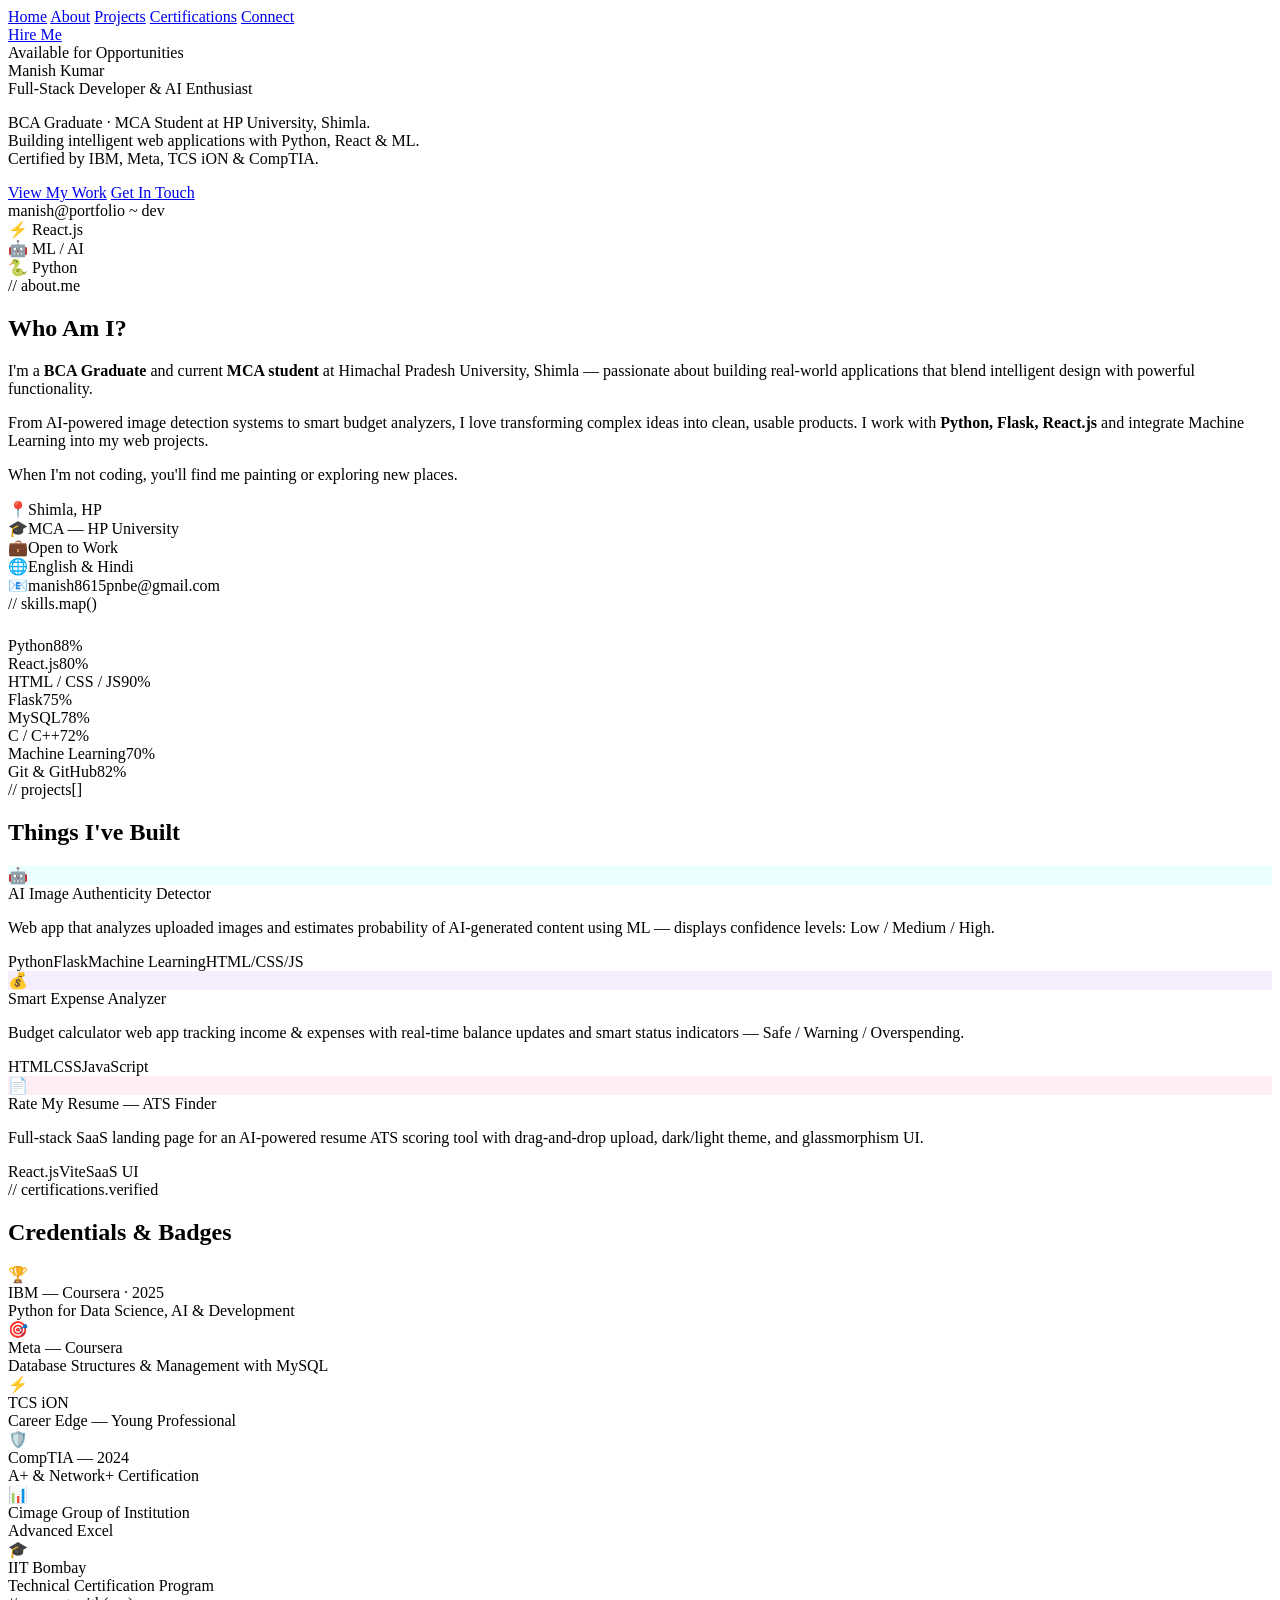
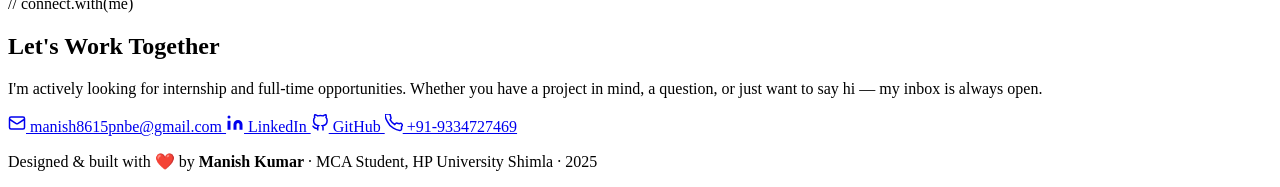
==== index.html @ 8827cba9 "Rename manish.html to index.html" ====
<!DOCTYPE html>
<html lang="en">
<head>
<meta charset="UTF-8">
<meta name="viewport" content="width=device-width, initial-scale=1.0">
<title>Manish Kumar — Full Stack Developer</title>
<link href="https://fonts.googleapis.com/css2?family=Clash+Display:wght@400;500;600;700&family=Sora:wght@300;400;600;700;800&family=JetBrains+Mono:wght@400;500&display=swap" rel="stylesheet">
<link rel="stylesheet" href="assets/css/manish.css">
<link rel="stylesheet" href="assets/css/animations.css">
<link rel="stylesheet" href="assets/css/components.css">
</head>
<body>

<div id="cursor"></div>
<div id="cursor-ring"></div>

<!-- NAVBAR -->
<nav>
  <div class="nav-inner">
    <a href="#home" class="nav-logo"></a>
    <div class="nav-links">
      <a href="#home" onclick="smoothTo('home')">Home</a>
      <a href="#about" onclick="smoothTo('about')">About</a>
      <a href="#projects" onclick="smoothTo('projects')">Projects</a>
      <a href="#certifications" onclick="smoothTo('certifications')">Certifications</a>
      <a href="#connect" onclick="smoothTo('connect')">Connect</a>
    </div>
    <a href="#" class="nav-cta" onclick="openModal();return false;">Hire Me</a>
  </div>
</nav>

<!-- HIRE ME MODAL -->
<div id="hireModal" style="display:none;position:fixed;inset:0;z-index:999;align-items:center;justify-content:center;">
  <div onclick="closeModal()" style="position:absolute;inset:0;background:rgba(0,0,0,0.7);backdrop-filter:blur(6px);"></div>
  <div style="position:relative;z-index:1;background:linear-gradient(145deg,#0d0d24,#111130);border:1px solid rgba(0,245,255,0.2);border-radius:20px;padding:36px 40px;max-width:420px;width:90%;box-shadow:0 30px 80px rgba(0,0,0,0.6);animation:modalIn 0.3s ease;">
    <button onclick="closeModal()" style="position:absolute;top:16px;right:18px;background:none;border:none;color:rgba(255,255,255,0.35);font-size:20px;cursor:pointer;">✕</button>
    <div style="font-family:'JetBrains Mono',monospace;font-size:11px;color:var(--accent);letter-spacing:2px;margin-bottom:10px;">// let's.connect()</div>
    <h3 style="font-family:'Clash Display',sans-serif;font-size:22px;font-weight:700;color:#fff;margin-bottom:6px;">Open to Opportunities</h3>
    <p style="font-size:13px;color:var(--textmuted);line-height:1.6;margin-bottom:28px;">I'm actively looking for internship & full-time roles. Feel free to reach out!</p>
    <div style="display:flex;flex-direction:column;gap:12px;">
      <a href="mailto:manish8615pnbe@gmail.com" class="modal-link" style="border-color:rgba(0,245,255,0.15);">
        <span style="font-size:20px;">📧</span>
        <div><div class="modal-link-label" style="color:var(--accent);">Email Me</div><div class="modal-link-val">manish8615pnbe@gmail.com</div></div>
      </a>
      <a href="https://www.linkedin.com/in/manish-kumar-a32762274/" target="_blank" class="modal-link" style="border-color:rgba(0,119,181,0.2);">
        <span style="font-size:20px;">💼</span>
        <div><div class="modal-link-label" style="color:#4FC3F7;">Message on LinkedIn</div><div class="modal-link-val">linkedin.com/in/manish-kumar</div></div>
      </a>
      <a href="https://github.com/ankit252525" target="_blank" class="modal-link" style="border-color:rgba(255,255,255,0.1);">
        <span style="font-size:20px;">🐙</span>
        <div><div class="modal-link-label" style="color:rgba(255,255,255,0.5);">Check My Work on GitHub</div><div class="modal-link-val">github.com/ankit252525</div></div>
      </a>
    </div>
    <p style="font-size:12px;color:var(--textmuted);text-align:center;margin-top:22px;">Response within 24 hours ⚡</p>
  </div>
</div>

<!-- HERO -->
<section id="home">
  <div class="hero-bg"></div>
  <div class="hero-grid"></div>
  <div class="hero-inner">
    <div class="hero-left">
      <div class="hero-tag">
        <span class="tag-dot"></span>
        Available for Opportunities
      </div>
      <div class="hero-name">Manish Kumar</div>
      <div class="hero-role">Full-Stack Developer & AI Enthusiast</div>
      <p class="hero-desc">
        BCA Graduate · MCA Student at HP University, Shimla.<br>
        Building intelligent web applications with Python, React &amp; ML.<br>
        Certified by IBM, Meta, TCS iON &amp; CompTIA.
      </p>
      <div class="hero-btns">
        <a href="#projects" class="btn-primary" onclick="smoothTo('projects')">View My Work</a>
        <a href="#connect" class="btn-outline" onclick="smoothTo('connect')">Get In Touch</a>
      </div>
    </div>
    <div class="hero-right">
      <div class="terminal-3d" id="terminal">
        <div class="terminal-bar">
          <div class="t-dot" style="background:#FF5F57;"></div>
          <div class="t-dot" style="background:#FFBD2E;"></div>
          <div class="t-dot" style="background:#28C840;"></div>
          <div class="t-title">manish@portfolio ~ dev</div>
        </div>
        <div class="terminal-body" id="termBody"></div>
      </div>
      <div class="float-badge badge-1">⚡ React.js</div>
      <div class="float-badge badge-2">🤖 ML / AI</div>
      <div class="float-badge badge-3">🐍 Python</div>
    </div>
  </div>
</section>

<div class="glow-div"></div>

<!-- ABOUT -->
<section id="about">
  <div class="about-grid reveal">
    <div>
      <div class="section-label">// about.me</div>
      <h2 class="section-title">Who Am <span>I?</span></h2>
      <div class="about-text">
        <p>I'm a <strong>BCA Graduate</strong> and current <strong>MCA student</strong> at Himachal Pradesh University, Shimla — passionate about building real-world applications that blend intelligent design with powerful functionality.</p>
        <p>From AI-powered image detection systems to smart budget analyzers, I love transforming complex ideas into clean, usable products. I work with <strong>Python, Flask, React.js</strong> and integrate Machine Learning into my web projects.</p>
        <p>When I'm not coding, you'll find me painting or exploring new places.</p>
      </div>
      <div class="info-chips">
        <div class="chip"><span>📍</span>Shimla, HP</div>
        <div class="chip"><span>🎓</span>MCA — HP University</div>
        <div class="chip"><span>💼</span>Open to Work</div>
        <div class="chip"><span>🌐</span>English & Hindi</div>
        <div class="chip"><span>📧</span>manish8615pnbe@gmail.com</div>
      </div>
    </div>
    <div>
      <div class="section-label" style="margin-bottom:24px;">// skills.map()</div>
      <div class="skills-grid" id="skillsGrid">
        <div class="skill-item"><div class="skill-top"><span class="skill-name">Python</span><span class="skill-pct">88%</span></div><div class="skill-bar"><div class="skill-fill" data-w="88"></div></div></div>
        <div class="skill-item"><div class="skill-top"><span class="skill-name">React.js</span><span class="skill-pct">80%</span></div><div class="skill-bar"><div class="skill-fill" data-w="80"></div></div></div>
        <div class="skill-item"><div class="skill-top"><span class="skill-name">HTML / CSS / JS</span><span class="skill-pct">90%</span></div><div class="skill-bar"><div class="skill-fill" data-w="90"></div></div></div>
        <div class="skill-item"><div class="skill-top"><span class="skill-name">Flask</span><span class="skill-pct">75%</span></div><div class="skill-bar"><div class="skill-fill" data-w="75"></div></div></div>
        <div class="skill-item"><div class="skill-top"><span class="skill-name">MySQL</span><span class="skill-pct">78%</span></div><div class="skill-bar"><div class="skill-fill" data-w="78"></div></div></div>
        <div class="skill-item"><div class="skill-top"><span class="skill-name">C / C++</span><span class="skill-pct">72%</span></div><div class="skill-bar"><div class="skill-fill" data-w="72"></div></div></div>
        <div class="skill-item"><div class="skill-top"><span class="skill-name">Machine Learning</span><span class="skill-pct">70%</span></div><div class="skill-bar"><div class="skill-fill" data-w="70"></div></div></div>
        <div class="skill-item"><div class="skill-top"><span class="skill-name">Git & GitHub</span><span class="skill-pct">82%</span></div><div class="skill-bar"><div class="skill-fill" data-w="82"></div></div></div>
      </div>
    </div>
  </div>
</section>

<div class="glow-div"></div>

<!-- PROJECTS -->
<section id="projects">
  <div class="projects-wrap">
    <div class="reveal">
      <div class="section-label">// projects[]</div>
      <h2 class="section-title">Things I've <span>Built</span></h2>
    </div>
    <div class="projects-grid">
      <div class="project-card reveal">
        <div class="project-icon" style="background:rgba(0,245,255,0.08);">🤖</div>
        <div class="project-title">AI Image Authenticity Detector</div>
        <p class="project-desc">Web app that analyzes uploaded images and estimates probability of AI-generated content using ML — displays confidence levels: Low / Medium / High.</p>
        <div class="project-tags"><span class="tag">Python</span><span class="tag">Flask</span><span class="tag">Machine Learning</span><span class="tag">HTML/CSS/JS</span></div>
      </div>
      <div class="project-card reveal">
        <div class="project-icon" style="background:rgba(123,47,255,0.08);">💰</div>
        <div class="project-title">Smart Expense Analyzer</div>
        <p class="project-desc">Budget calculator web app tracking income & expenses with real-time balance updates and smart status indicators — Safe / Warning / Overspending.</p>
        <div class="project-tags"><span class="tag">HTML</span><span class="tag">CSS</span><span class="tag">JavaScript</span></div>
      </div>
      <div class="project-card reveal">
        <div class="project-icon" style="background:rgba(255,45,120,0.08);">📄</div>
        <div class="project-title">Rate My Resume — ATS Finder</div>
        <p class="project-desc">Full-stack SaaS landing page for an AI-powered resume ATS scoring tool with drag-and-drop upload, dark/light theme, and glassmorphism UI.</p>
        <div class="project-tags"><span class="tag">React.js</span><span class="tag">Vite</span><span class="tag">SaaS UI</span></div>
      </div>
    </div>
  </div>
</section>

<div class="glow-div"></div>

<!-- CERTIFICATIONS -->
<section id="certifications">
  <div class="certs-wrap">
    <div class="reveal">
      <div class="section-label">// certifications.verified</div>
      <h2 class="section-title">Credentials & <span>Badges</span></h2>
    </div>
    <div class="certs-grid">
      <div class="cert-card reveal"><div class="cert-icon">🏆</div><div><div class="cert-issuer">IBM — Coursera · 2025</div><div class="cert-name">Python for Data Science, AI & Development</div></div></div>
      <div class="cert-card reveal"><div class="cert-icon">🎯</div><div><div class="cert-issuer">Meta — Coursera</div><div class="cert-name">Database Structures & Management with MySQL</div></div></div>
      <div class="cert-card reveal"><div class="cert-icon">⚡</div><div><div class="cert-issuer">TCS iON</div><div class="cert-name">Career Edge — Young Professional</div></div></div>
      <div class="cert-card reveal"><div class="cert-icon">🛡️</div><div><div class="cert-issuer">CompTIA — 2024</div><div class="cert-name">A+ & Network+ Certification</div></div></div>
      <div class="cert-card reveal"><div class="cert-icon">📊</div><div><div class="cert-issuer">Cimage Group of Institution</div><div class="cert-name">Advanced Excel</div></div></div>
      <div class="cert-card reveal"><div class="cert-icon">🎓</div><div><div class="cert-issuer">IIT Bombay</div><div class="cert-name">Technical Certification Program</div></div></div>
    </div>
  </div>
</section>

<div class="glow-div"></div>

<!-- CONNECT -->
<section id="connect">
  <div class="connect-wrap reveal">
    <div class="section-label">// connect.with(me)</div>
    <h2 class="section-title">Let's <span>Work Together</span></h2>
    <p class="connect-sub">I'm actively looking for internship and full-time opportunities. Whether you have a project in mind, a question, or just want to say hi — my inbox is always open.</p>
    <div class="contact-links">
      <a href="mailto:manish8615pnbe@gmail.com" class="contact-card">
        <svg width="18" height="18" viewBox="0 0 24 24" fill="none" stroke="currentColor" stroke-width="2"><rect x="2" y="4" width="20" height="16" rx="2"/><path d="m22 7-8.97 5.7a1.94 1.94 0 0 1-2.06 0L2 7"/></svg>
        manish8615pnbe@gmail.com
      </a>
      <a href="https://www.linkedin.com/in/manish-kumar-a32762274/" target="_blank" class="contact-card">
        <svg width="18" height="18" viewBox="0 0 24 24" fill="currentColor"><path d="M16 8a6 6 0 016 6v7h-4v-7a2 2 0 00-2-2 2 2 0 00-2 2v7h-4v-7a6 6 0 016-6zM2 9h4v12H2z"/><circle cx="4" cy="4" r="2"/></svg>
        LinkedIn
      </a>
      <a href="https://github.com/ankit252525" target="_blank" class="contact-card">
        <svg width="18" height="18" viewBox="0 0 24 24" fill="none" stroke="currentColor" stroke-width="2"><path d="M9 19c-5 1.5-5-2.5-7-3m14 6v-3.87a3.37 3.37 0 00-.94-2.61c3.14-.35 6.44-1.54 6.44-7A5.44 5.44 0 0020 4.77 5.07 5.07 0 0019.91 1S18.73.65 16 2.48a13.38 13.38 0 00-7 0C6.27.65 5.09 1 5.09 1A5.07 5.07 0 005 4.77a5.44 5.44 0 00-1.5 3.78c0 5.42 3.3 6.61 6.44 7A3.37 3.37 0 009 18.13V22"/></svg>
        GitHub
      </a>
      <a href="tel:+919334727469" class="contact-card">
        <svg width="18" height="18" viewBox="0 0 24 24" fill="none" stroke="currentColor" stroke-width="2"><path d="M22 16.92v3a2 2 0 01-2.18 2 19.79 19.79 0 01-8.63-3.07A19.5 19.5 0 013.07 9.81a19.79 19.79 0 01-3.07-8.67A2 2 0 012.18 0h3a2 2 0 012 1.72c.127.96.361 1.903.7 2.81a2 2 0 01-.45 2.11L6.91 7.91a16 16 0 006.07 6.07l1.27-1.27a2 2 0 012.11-.45c.907.339 1.85.573 2.81.7A2 2 0 0122 16.92z"/></svg>
        +91-9334727469
      </a>
    </div>
  </div>
</section>

<footer>
  <p>Designed & built with ❤️ by <strong style="color:var(--accent)">Manish Kumar</strong> · MCA Student, HP University Shimla · 2025</p>
</footer>

<script src="assets/js/cursor.js"></script>
<script src="assets/js/terminal.js"></script>
<script src="assets/js/scroll.js"></script>
<script src="assets/js/modal.js"></script>
</body>
</html>
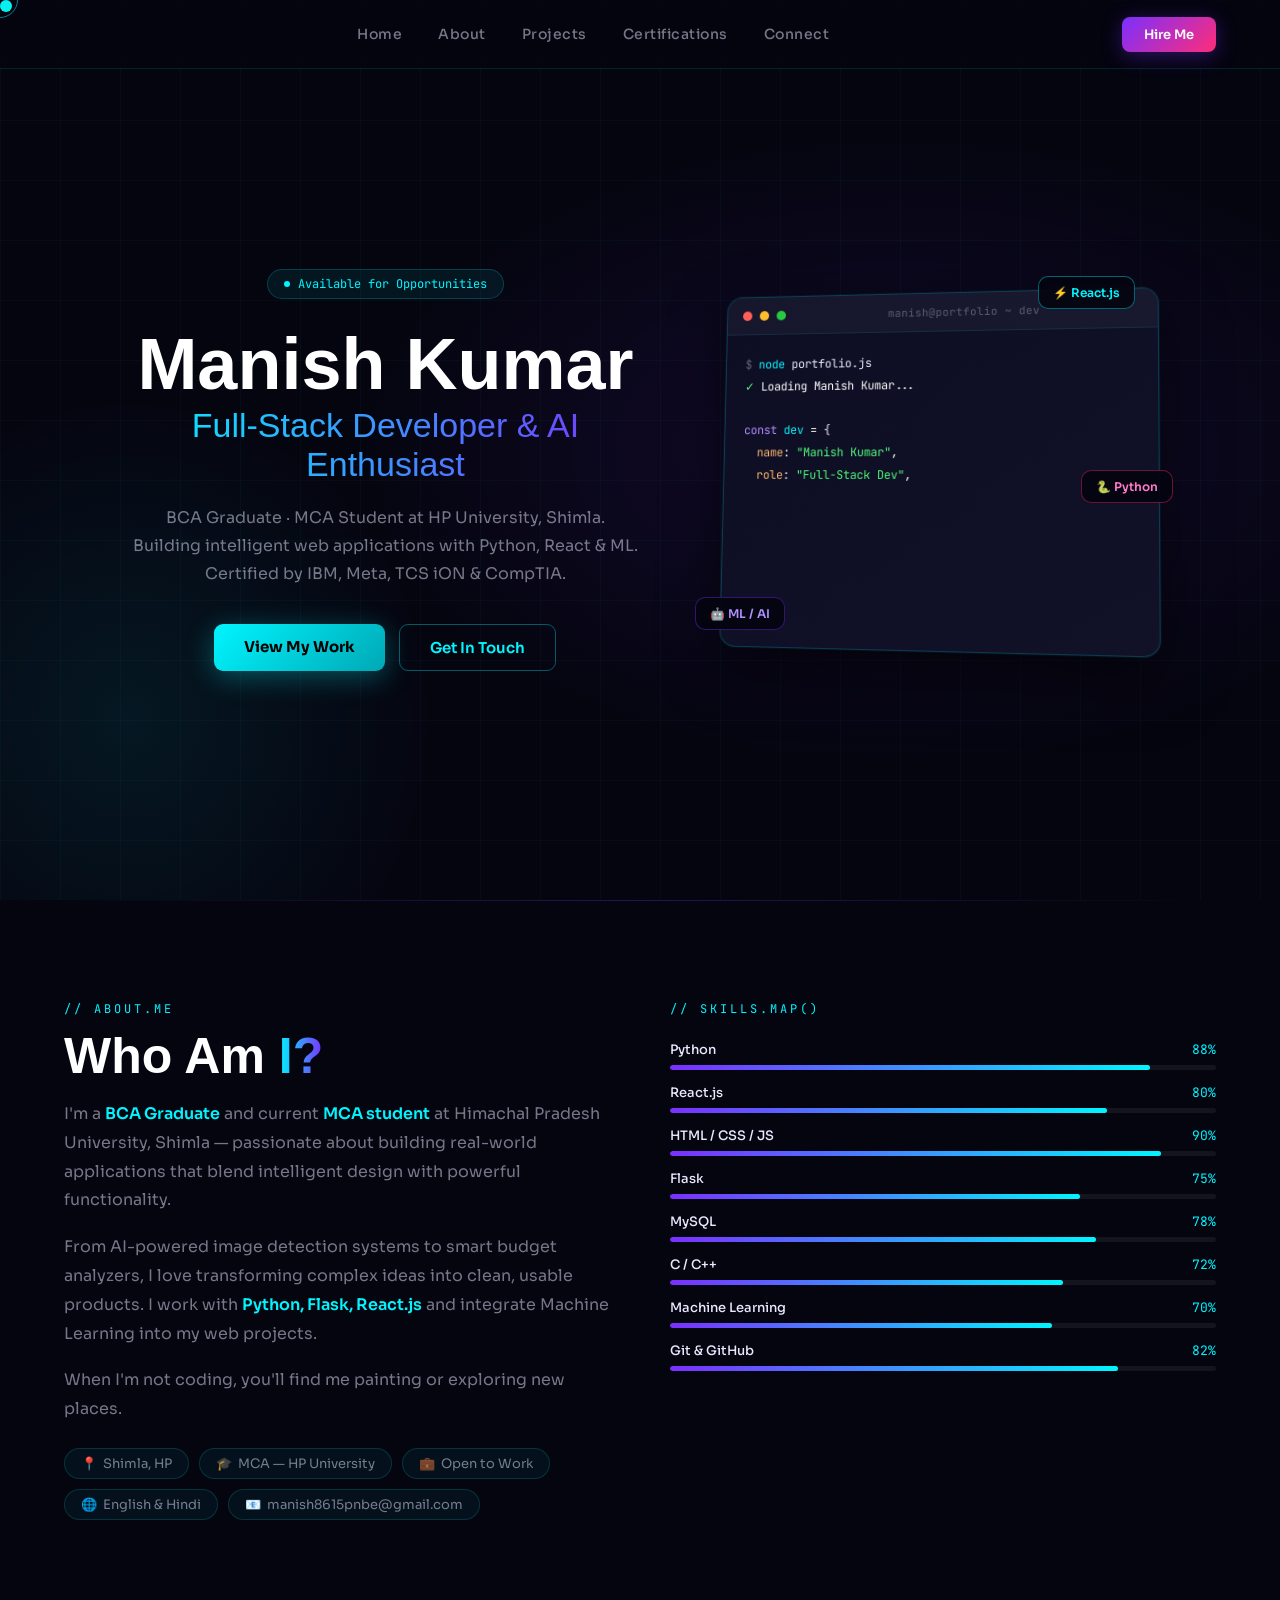
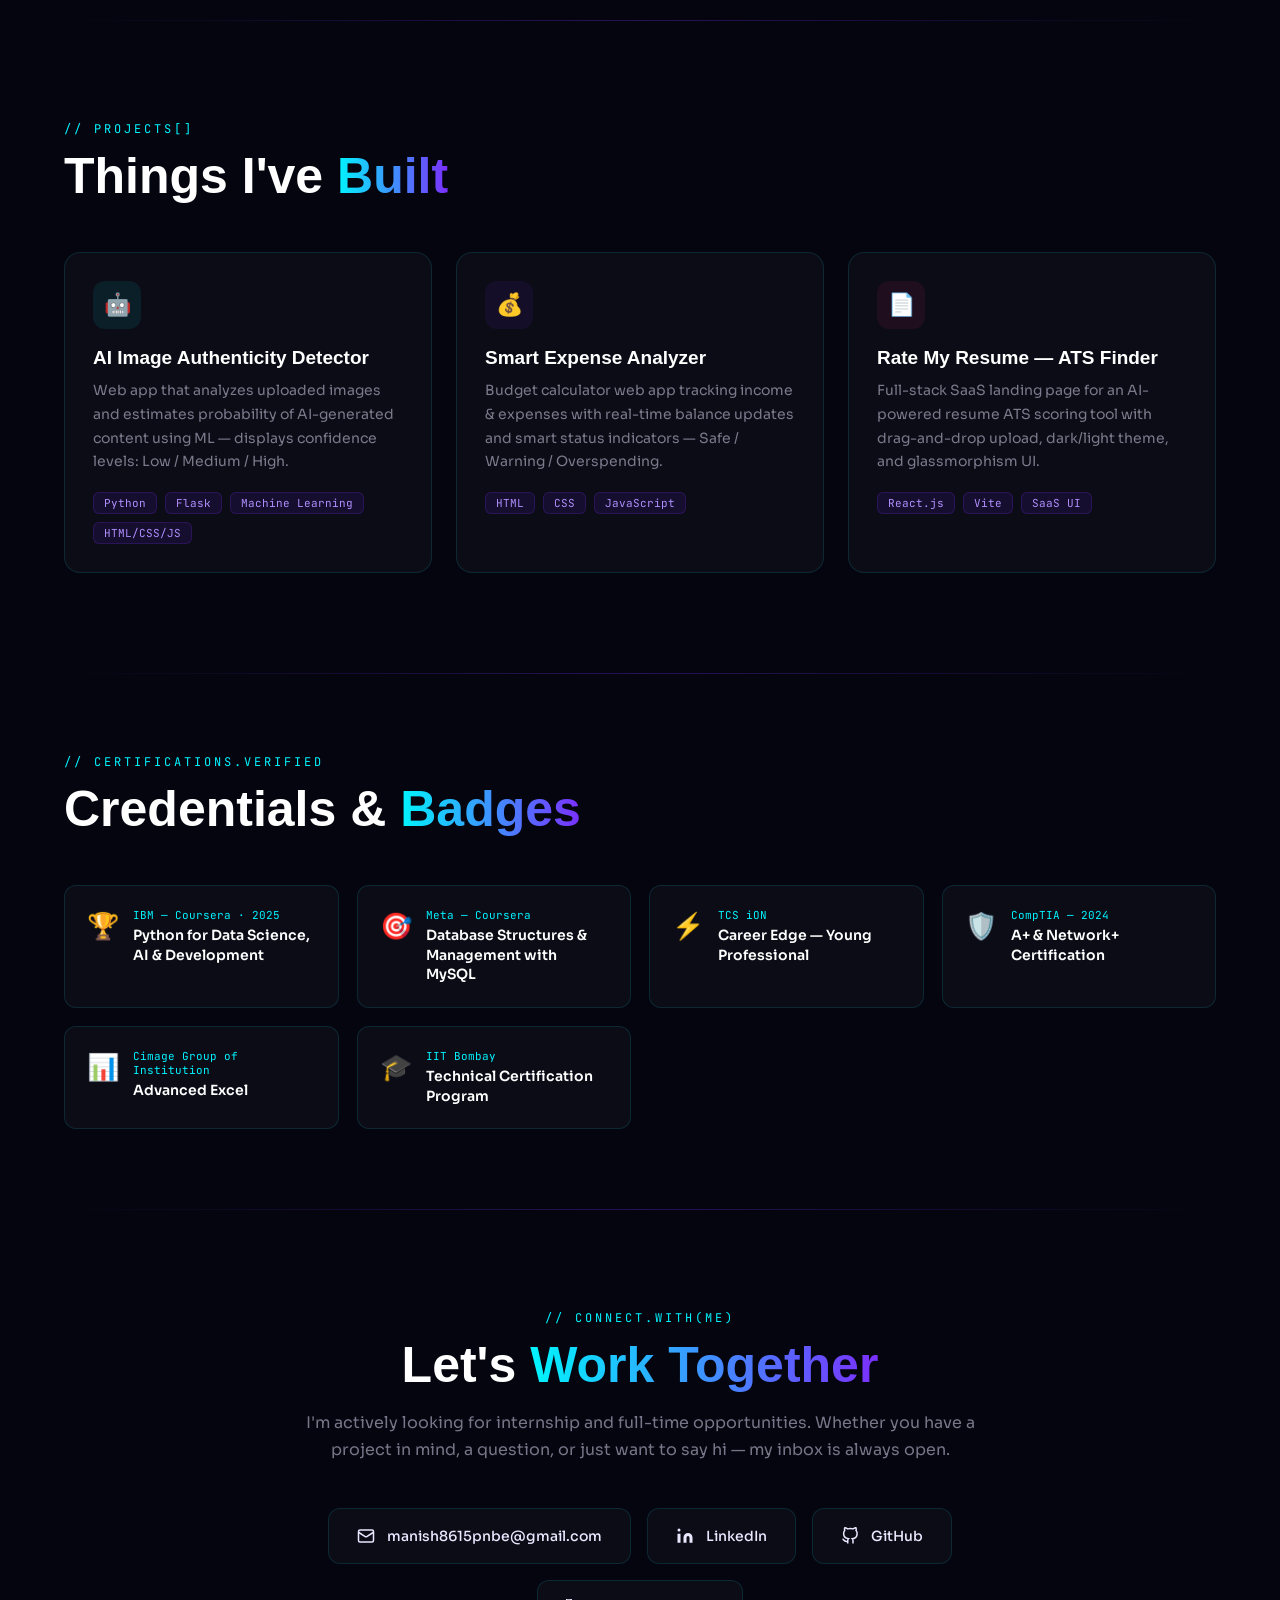
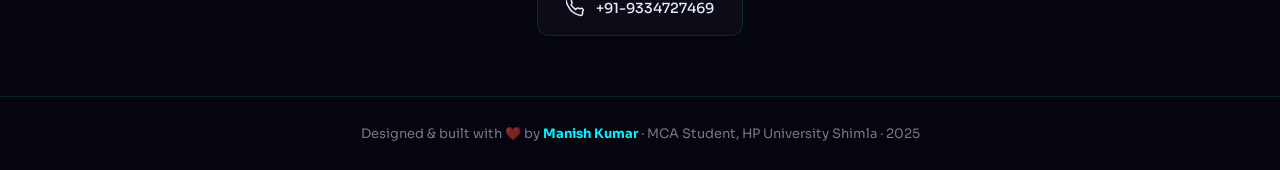
==== commit a5f4c9a9: "Add mobile.css stylesheet link to index.html" ====
--- a/index.html
+++ b/index.html
@@ -8,6 +8,7 @@
 <link rel="stylesheet" href="assets/css/manish.css">
 <link rel="stylesheet" href="assets/css/animations.css">
 <link rel="stylesheet" href="assets/css/components.css">
+  <link rel="stylesheet" href="assets/css/mobile.css">
 </head>
 <body>
 
--- a/assets/css/manish.css
+++ b/assets/css/manish.css
@@ -0,0 +1,264 @@
+/* ── manish.css — Core Styles ── */
+:root {
+  --bg: #050510;
+  --bg2: #080820;
+  --accent: #00F5FF;
+  --accent2: #7B2FFF;
+  --accent3: #FF2D78;
+  --gold: #FFD700;
+  --text: #E8E8FF;
+  --textmuted: rgba(232,232,255,0.5);
+  --card: rgba(255,255,255,0.03);
+  --border: rgba(0,245,255,0.12);
+}
+
+* { margin:0; padding:0; box-sizing:border-box; }
+html { scroll-behavior:smooth; }
+body {
+  background: var(--bg);
+  color: var(--text);
+  font-family: 'Sora', sans-serif;
+  overflow-x: hidden;
+  cursor: none;
+}
+
+::-webkit-scrollbar { width:4px; }
+::-webkit-scrollbar-track { background:var(--bg); }
+::-webkit-scrollbar-thumb { background:var(--accent2); border-radius:2px; }
+
+/* ── NAVBAR ── */
+nav {
+  position:fixed; top:0; left:0; right:0; z-index:100;
+  padding:0 5%;
+  background: rgba(5,5,16,0.85);
+  backdrop-filter: blur(20px);
+  border-bottom: 1px solid var(--border);
+}
+.nav-inner {
+  max-width:1300px; margin:0 auto;
+  display:flex; align-items:center; justify-content:space-between; height:68px;
+}
+.nav-logo {
+  font-family:'Clash Display',sans-serif;
+  font-size:22px; font-weight:700;
+  background:linear-gradient(90deg,var(--accent),var(--accent2));
+  -webkit-background-clip:text; -webkit-text-fill-color:transparent;
+  text-decoration:none;
+}
+.nav-links { display:flex; gap:36px; align-items:center; }
+.nav-links a {
+  color:var(--textmuted); text-decoration:none;
+  font-size:14px; font-weight:500; letter-spacing:0.5px;
+  transition:color 0.2s; position:relative;
+}
+.nav-links a::after {
+  content:''; position:absolute; bottom:-4px; left:0; right:0;
+  height:1px; background:var(--accent);
+  transform:scaleX(0); transition:transform 0.3s;
+}
+.nav-links a:hover { color:var(--accent); }
+.nav-links a:hover::after { transform:scaleX(1); }
+.nav-cta {
+  background:linear-gradient(135deg,var(--accent2),var(--accent3));
+  color:#fff; padding:9px 22px; border-radius:8px;
+  font-size:13px; font-weight:600; text-decoration:none;
+  box-shadow:0 4px 20px rgba(123,47,255,0.35);
+  transition:all 0.25s;
+}
+.nav-cta:hover { transform:translateY(-2px); box-shadow:0 8px 28px rgba(123,47,255,0.5); }
+
+/* ── HERO ── */
+#home {
+  min-height:100vh;
+  display:flex; align-items:center;
+  padding:80px 5% 40px;
+  position:relative; overflow:hidden;
+}
+.hero-bg {
+  position:absolute; inset:0;
+  background:
+    radial-gradient(ellipse 60% 50% at 70% 50%, rgba(123,47,255,0.12) 0%, transparent 70%),
+    radial-gradient(ellipse 40% 60% at 10% 80%, rgba(0,245,255,0.08) 0%, transparent 60%);
+}
+.hero-grid {
+  position:absolute; inset:0;
+  background-image:
+    linear-gradient(rgba(0,245,255,0.03) 1px, transparent 1px),
+    linear-gradient(90deg, rgba(0,245,255,0.03) 1px, transparent 1px);
+  background-size:60px 60px;
+}
+.hero-inner {
+  max-width:1300px; margin:0 auto; width:100%;
+  display:flex; align-items:center; justify-content:center; gap:6%;
+  position:relative; z-index:2;
+}
+.hero-left { flex:0 1 520px; text-align:center; }
+.hero-tag {
+  display:inline-flex; align-items:center; gap:8px;
+  background:rgba(0,245,255,0.07); border:1px solid rgba(0,245,255,0.2);
+  border-radius:20px; padding:6px 16px; margin-bottom:28px;
+  font-family:'JetBrains Mono',monospace; font-size:12px; color:var(--accent);
+}
+.hero-name {
+  font-family:'Clash Display',sans-serif;
+  font-size:clamp(42px,6vw,72px);
+  font-weight:700; line-height:1.05;
+  color:#fff; margin-bottom:4px;
+}
+.hero-role {
+  font-family:'Clash Display',sans-serif;
+  font-size:clamp(20px,3vw,34px); font-weight:500;
+  background:linear-gradient(90deg,var(--accent),var(--accent2));
+  -webkit-background-clip:text; -webkit-text-fill-color:transparent;
+  margin-bottom:20px;
+}
+.hero-desc {
+  font-size:16px; color:var(--textmuted); line-height:1.75;
+  margin-bottom:36px;
+}
+.hero-btns { display:flex; gap:14px; flex-wrap:wrap; justify-content:center; }
+.btn-primary {
+  background:linear-gradient(135deg,var(--accent),#00A8B5);
+  color:#000; padding:13px 30px; border-radius:9px;
+  font-size:15px; font-weight:700; text-decoration:none;
+  box-shadow:0 6px 28px rgba(0,245,255,0.3); transition:all 0.25s;
+}
+.btn-primary:hover { transform:translateY(-2px); box-shadow:0 10px 36px rgba(0,245,255,0.5); }
+.btn-outline {
+  background:transparent; border:1.5px solid rgba(0,245,255,0.35);
+  color:var(--accent); padding:13px 30px; border-radius:9px;
+  font-size:15px; font-weight:600; text-decoration:none; transition:all 0.25s;
+}
+.btn-outline:hover { background:rgba(0,245,255,0.07); border-color:var(--accent); }
+
+/* ── TERMINAL ── */
+.hero-right {
+  flex-shrink:0; width:440px; height:360px; position:relative;
+}
+.terminal-3d {
+  width:100%; height:100%;
+  background:linear-gradient(145deg,#0d0d24,#111128);
+  border:1px solid rgba(0,245,255,0.2); border-radius:16px;
+  box-shadow:0 0 0 1px rgba(0,245,255,0.05),0 20px 60px rgba(0,0,0,0.6);
+  overflow:hidden;
+  transform:perspective(1000px) rotateY(-8deg) rotateX(4deg);
+  transition:transform 0.4s ease;
+}
+.terminal-bar {
+  padding:12px 16px;
+  background:rgba(255,255,255,0.04);
+  border-bottom:1px solid rgba(0,245,255,0.1);
+  display:flex; align-items:center; gap:8px;
+}
+.t-dot { width:10px; height:10px; border-radius:50%; }
+.t-title {
+  flex:1; text-align:center;
+  font-family:'JetBrains Mono',monospace; font-size:11px;
+  color:rgba(255,255,255,0.3);
+}
+.terminal-body {
+  padding:20px; height:calc(100% - 40px);
+  overflow:hidden;
+  font-family:'JetBrains Mono',monospace; font-size:12px; line-height:1.9;
+}
+
+/* ── ABOUT ── */
+#about { padding:100px 5%; }
+.about-grid {
+  max-width:1300px; margin:0 auto;
+  display:grid; grid-template-columns:1fr 1fr; gap:60px; align-items:start;
+}
+.about-text { font-size:16px; color:var(--textmuted); line-height:1.8; }
+.about-text p { margin-bottom:18px; }
+.about-text strong { color:var(--accent); font-weight:600; }
+.info-chips { display:flex; flex-wrap:wrap; gap:10px; margin-top:24px; }
+.chip {
+  background:rgba(0,245,255,0.05); border:1px solid rgba(0,245,255,0.15);
+  border-radius:20px; padding:6px 16px; font-size:13px; color:var(--textmuted);
+}
+.chip span { color:var(--accent); margin-right:6px; }
+
+/* ── SKILLS ── */
+.skills-grid { display:flex; flex-direction:column; gap:14px; }
+.skill-item { position:relative; }
+.skill-top { display:flex; justify-content:space-between; margin-bottom:7px; font-size:13px; }
+.skill-name { color:var(--text); font-weight:500; }
+.skill-pct { color:var(--accent); font-family:'JetBrains Mono',monospace; }
+.skill-bar { height:5px; background:rgba(255,255,255,0.06); border-radius:3px; overflow:hidden; }
+.skill-fill {
+  height:100%; border-radius:3px;
+  background:linear-gradient(90deg,var(--accent2),var(--accent));
+  width:0; transition:width 1.4s cubic-bezier(0.4,0,0.2,1);
+}
+
+/* ── PROJECTS ── */
+#projects { padding:100px 5%; }
+.projects-wrap { max-width:1300px; margin:0 auto; }
+.projects-grid {
+  display:grid; grid-template-columns:repeat(auto-fit,minmax(340px,1fr));
+  gap:24px; margin-top:48px;
+}
+.project-card {
+  background:var(--card); border:1px solid var(--border);
+  border-radius:16px; padding:28px;
+  transition:all 0.35s; position:relative; overflow:hidden;
+}
+.project-card::before {
+  content:''; position:absolute; inset:0;
+  background:linear-gradient(135deg,rgba(0,245,255,0.04),rgba(123,47,255,0.04));
+  opacity:0; transition:opacity 0.35s;
+}
+.project-card:hover { transform:translateY(-6px); border-color:rgba(0,245,255,0.3); box-shadow:0 20px 50px rgba(0,0,0,0.4); }
+.project-card:hover::before { opacity:1; }
+.project-icon { width:48px; height:48px; border-radius:12px; display:flex; align-items:center; justify-content:center; font-size:22px; margin-bottom:18px; }
+.project-title { font-family:'Clash Display',sans-serif; font-size:19px; font-weight:600; color:#fff; margin-bottom:10px; }
+.project-desc { font-size:14px; color:var(--textmuted); line-height:1.7; margin-bottom:18px; }
+.project-tags { display:flex; flex-wrap:wrap; gap:8px; }
+.tag {
+  background:rgba(123,47,255,0.1); border:1px solid rgba(123,47,255,0.2);
+  border-radius:6px; padding:3px 10px;
+  font-size:11px; color:#B08FFF; font-family:'JetBrains Mono',monospace;
+}
+
+/* ── CERTIFICATIONS ── */
+#certifications { padding:80px 5%; }
+.certs-wrap { max-width:1300px; margin:0 auto; }
+.certs-grid { display:grid; grid-template-columns:repeat(auto-fit,minmax(260px,1fr)); gap:18px; margin-top:48px; }
+.cert-card {
+  background:var(--card); border:1px solid var(--border);
+  border-radius:12px; padding:22px;
+  display:flex; align-items:flex-start; gap:14px; transition:all 0.3s;
+}
+.cert-card:hover { border-color:rgba(0,245,255,0.3); transform:translateY(-3px); }
+.cert-icon { font-size:26px; flex-shrink:0; margin-top:2px; }
+.cert-issuer { font-size:11px; color:var(--accent); font-family:'JetBrains Mono',monospace; margin-bottom:4px; }
+.cert-name { font-size:14px; font-weight:600; color:#fff; line-height:1.4; }
+
+/* ── CONNECT ── */
+#connect { padding:100px 5% 60px; }
+.connect-wrap { max-width:700px; margin:0 auto; text-align:center; }
+.connect-sub { font-size:16px; color:var(--textmuted); line-height:1.7; margin-bottom:44px; }
+.contact-links { display:flex; justify-content:center; gap:16px; flex-wrap:wrap; }
+.contact-card {
+  background:var(--card); border:1px solid var(--border);
+  border-radius:12px; padding:18px 28px;
+  display:flex; align-items:center; gap:12px;
+  text-decoration:none; color:var(--text);
+  transition:all 0.3s; font-size:14px; font-weight:500;
+}
+.contact-card:hover { border-color:rgba(0,245,255,0.4); background:rgba(0,245,255,0.05); transform:translateY(-3px); color:var(--accent); }
+
+/* ── FOOTER ── */
+footer { padding:28px 5%; border-top:1px solid var(--border); text-align:center; font-size:13px; color:var(--textmuted); }
+
+/* ── DIVIDER ── */
+.glow-div { height:1px; background:linear-gradient(90deg,transparent,var(--accent2),transparent); margin:0 5%; opacity:0.3; }
+
+/* ── MOBILE ── */
+@media(max-width:768px) {
+  .hero-inner { flex-direction:column; }
+  .hero-right { width:100%; height:280px; }
+  .terminal-3d { transform:none!important; }
+  .about-grid { grid-template-columns:1fr; }
+  .nav-links { display:none; }
+}
--- a/assets/css/animations.css
+++ b/assets/css/animations.css
@@ -0,0 +1,44 @@
+/* ── animations.css — All Keyframes & Reveal ── */
+
+@keyframes fadeUp {
+  from { opacity:0; transform:translateY(24px); }
+  to   { opacity:1; transform:translateY(0); }
+}
+@keyframes modalIn {
+  from { opacity:0; transform:translateY(20px) scale(0.97); }
+  to   { opacity:1; transform:translateY(0) scale(1); }
+}
+@keyframes pulse {
+  0%,100% { opacity:1; transform:scale(1); }
+  50%      { opacity:0.4; transform:scale(0.7); }
+}
+@keyframes blink {
+  0%,49%  { opacity:1; }
+  50%,100% { opacity:0; }
+}
+@keyframes codeLine {
+  to { opacity:1; }
+}
+@keyframes floatY {
+  0%,100% { transform:translateY(0); }
+  50%     { transform:translateY(-8px); }
+}
+
+/* Scroll reveal */
+.reveal {
+  opacity:0;
+  transform:translateY(30px);
+  transition:all 0.7s cubic-bezier(0.4,0,0.2,1);
+}
+.reveal.visible {
+  opacity:1;
+  transform:translateY(0);
+}
+
+/* Hero entrance animations */
+.hero-tag   { animation:fadeUp 0.6s 0s   ease both; }
+.hero-name  { animation:fadeUp 0.6s 0.1s ease both; }
+.hero-role  { animation:fadeUp 0.6s 0.2s ease both; }
+.hero-desc  { animation:fadeUp 0.6s 0.3s ease both; }
+.hero-btns  { animation:fadeUp 0.6s 0.4s ease both; }
+.hero-right { animation:fadeUp 0.6s 0.3s ease both; }
--- a/assets/css/components.css
+++ b/assets/css/components.css
@@ -0,0 +1,81 @@
+/* ── components.css — Reusable UI Components ── */
+
+/* Section labels & titles */
+.section-label {
+  font-family:'JetBrains Mono',monospace;
+  font-size:12px; color:var(--accent);
+  letter-spacing:3px; text-transform:uppercase;
+  margin-bottom:12px;
+}
+.section-title {
+  font-family:'Clash Display',sans-serif;
+  font-size:clamp(32px,4vw,50px); font-weight:700;
+  color:#fff; margin-bottom:16px; line-height:1.1;
+}
+.section-title span {
+  background:linear-gradient(90deg,var(--accent),var(--accent2));
+  -webkit-background-clip:text; -webkit-text-fill-color:transparent;
+}
+
+/* Custom cursor */
+#cursor {
+  position:fixed; width:12px; height:12px;
+  background:var(--accent); border-radius:50%;
+  pointer-events:none; z-index:9999;
+  transition:transform 0.1s;
+  mix-blend-mode:difference;
+}
+#cursor-ring {
+  position:fixed; width:36px; height:36px;
+  border:1.5px solid var(--accent); border-radius:50%;
+  pointer-events:none; z-index:9998;
+  transition:all 0.15s ease; opacity:0.5;
+}
+
+/* Terminal code colors */
+.code-line {
+  display:block; white-space:nowrap;
+  opacity:0; animation:codeLine 0.3s ease forwards;
+}
+.c-cyan   { color:var(--accent); }
+.c-purple { color:#B08FFF; }
+.c-pink   { color:#FF79C6; }
+.c-green  { color:#50FA7B; }
+.c-orange { color:#FFB86C; }
+.c-grey   { color:rgba(255,255,255,0.35); }
+.c-white  { color:#fff; }
+.cursor-blink {
+  display:inline-block; width:8px; height:14px;
+  background:var(--accent); margin-left:2px;
+  animation:blink 1s infinite; vertical-align:middle;
+}
+
+/* Floating badges */
+.float-badge {
+  position:absolute;
+  background:rgba(5,5,16,0.9); border:1px solid;
+  border-radius:10px; padding:8px 14px;
+  font-size:12px; font-weight:600;
+  backdrop-filter:blur(10px);
+  animation:floatY 3s ease-in-out infinite;
+}
+.badge-1 { top:-14px; right:20px; border-color:rgba(0,245,255,0.4); color:var(--accent); animation-delay:0s; }
+.badge-2 { bottom:20px; left:-20px; border-color:rgba(123,47,255,0.4); color:#B08FFF; animation-delay:1.2s; }
+.badge-3 { top:50%; right:-18px; border-color:rgba(255,45,120,0.4); color:#FF79C6; animation-delay:0.6s; }
+
+/* Modal link cards */
+.modal-link {
+  display:flex; align-items:center; gap:14px;
+  background:rgba(255,255,255,0.03);
+  border:1px solid; border-radius:11px; padding:14px 18px;
+  text-decoration:none; color:var(--text); transition:all 0.25s;
+}
+.modal-link:hover { background:rgba(0,245,255,0.06); }
+.modal-link-label { font-size:11px; font-family:'JetBrains Mono',monospace; margin-bottom:2px; }
+.modal-link-val { font-size:13px; font-weight:500; }
+
+/* Tag dot */
+.tag-dot {
+  width:6px; height:6px; background:var(--accent);
+  border-radius:50%; animation:pulse 2s infinite;
+}
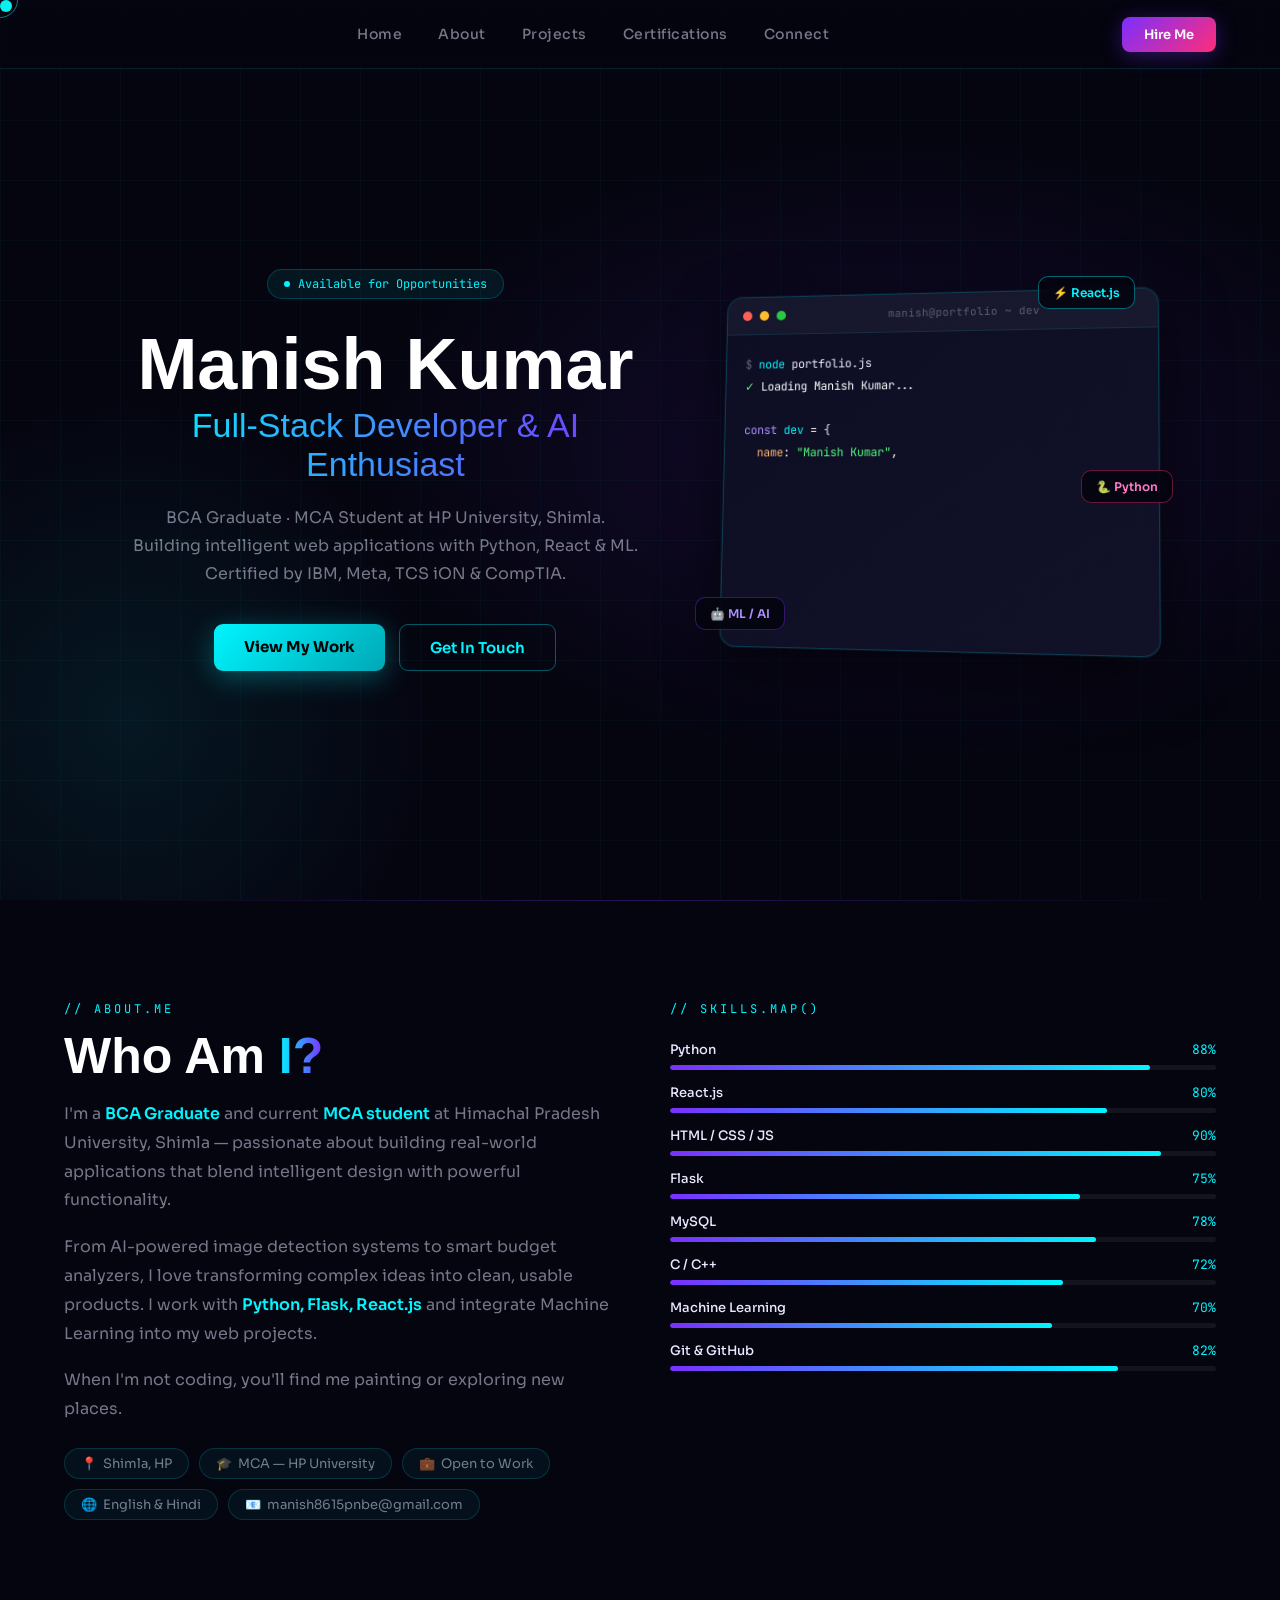
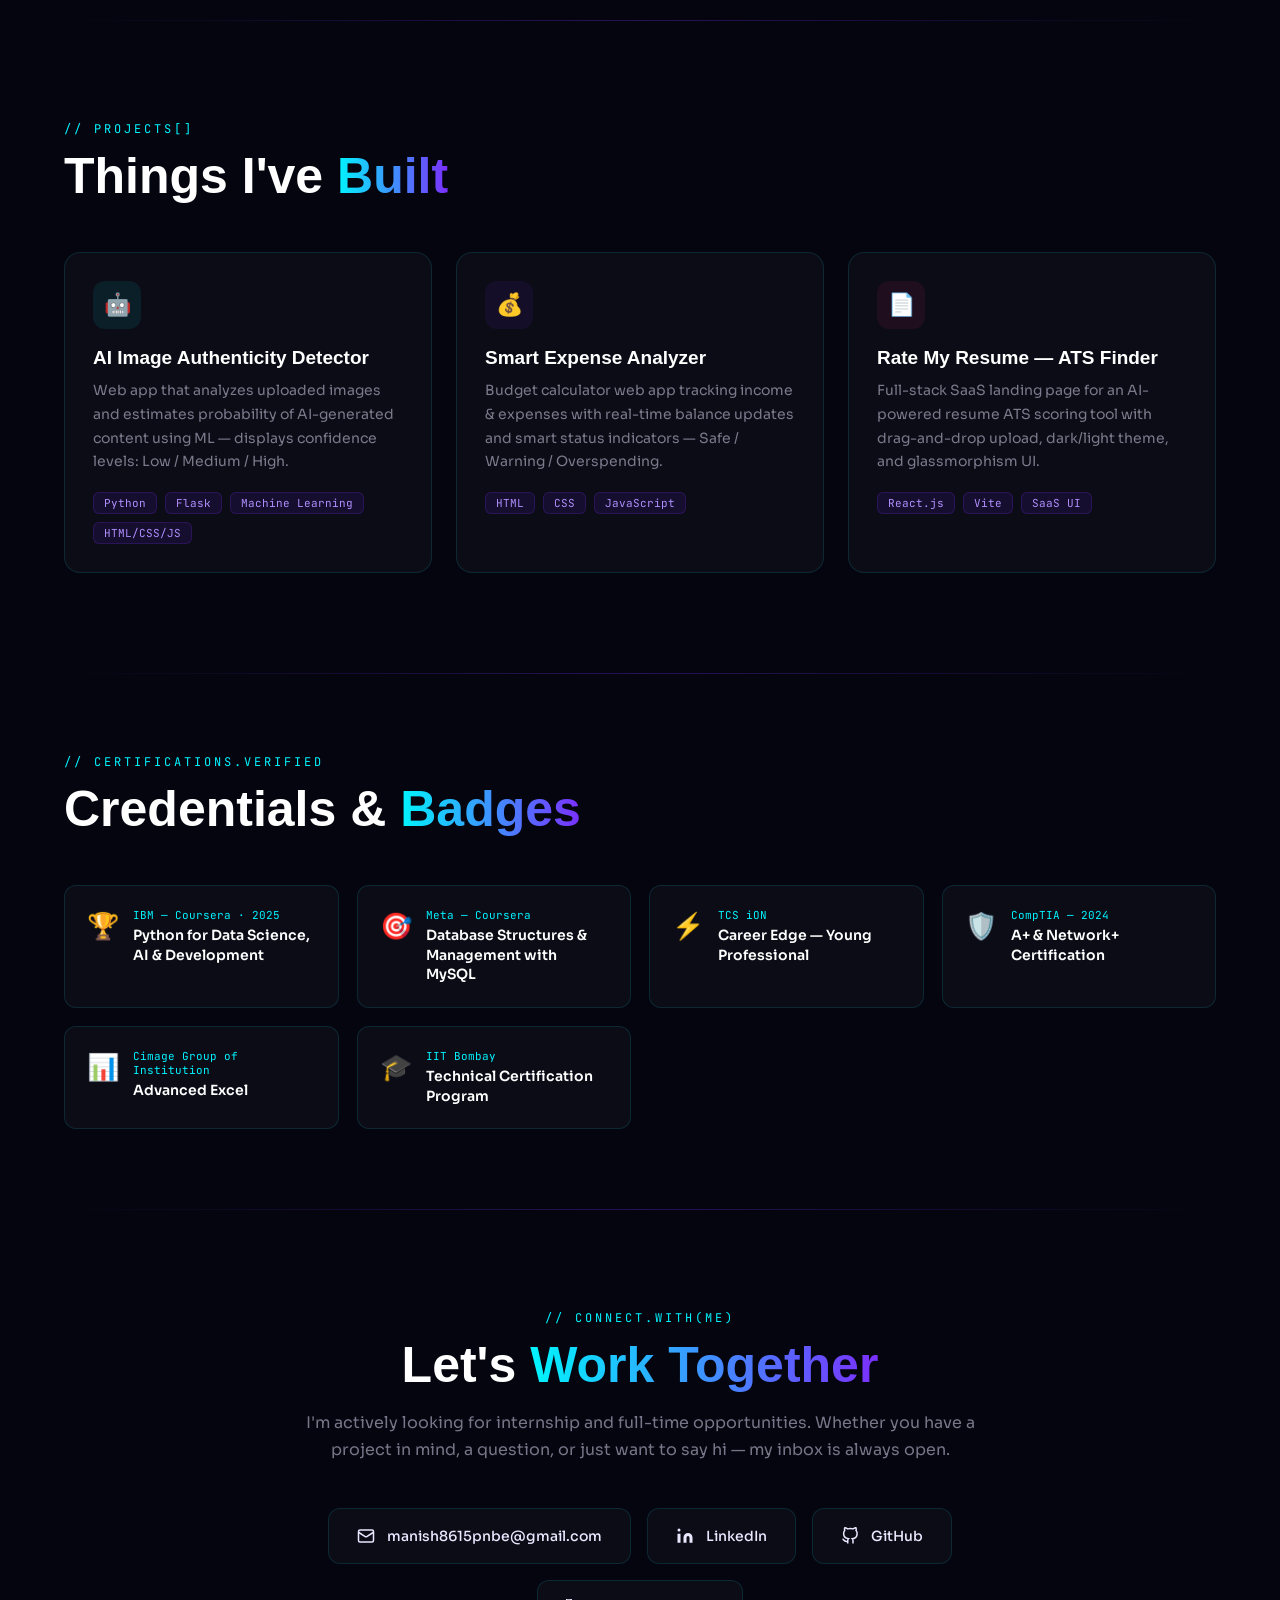
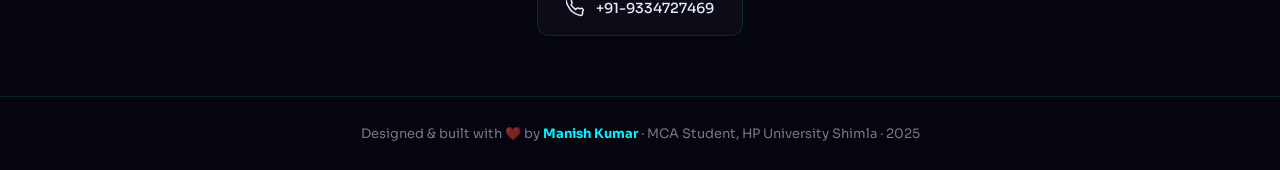
==== commit 84c53070: "Add mobile-menu.js script to index.html" ====
--- a/index.html
+++ b/index.html
@@ -9,6 +9,7 @@
 <link rel="stylesheet" href="assets/css/animations.css">
 <link rel="stylesheet" href="assets/css/components.css">
   <link rel="stylesheet" href="assets/css/mobile.css">
+  <script src="assets/js/mobile-menu.js"></script>
 </head>
 <body>
 
--- a/assets/css/mobile.css
+++ b/assets/css/mobile.css
@@ -0,0 +1,173 @@
+/* ════════════════════════════════════════
+   TABLET (max 1024px)
+════════════════════════════════════════ */
+@media (max-width: 1024px) {
+  .hero-inner {
+    gap: 40px;
+  }
+  .hero-right {
+    width: 380px;
+    height: 320px;
+  }
+  .about-grid {
+    gap: 40px;
+  }
+}
+ 
+/* ════════════════════════════════════════
+   MOBILE (max 768px)
+════════════════════════════════════════ */
+@media (max-width: 768px) {
+ 
+  /* Hide custom cursor on mobile */
+  #cursor, #cursor-ring { display: none; }
+  body { cursor: auto; }
+ 
+  /* ── NAVBAR ── */
+  nav { padding: 0 4%; }
+  .nav-links { display: none !important; }
+  .nav-inner { height: 60px; }
+  .nav-logo { font-size: 18px; }
+  .nav-cta { padding: 8px 16px; font-size: 12px; }
+ 
+  /* ── HERO ── */
+  #home {
+    padding: 80px 5% 50px;
+    min-height: 100svh;
+  }
+  .hero-inner {
+    flex-direction: column;
+    align-items: center;
+    text-align: center;
+    gap: 36px;
+    justify-content: center;
+  }
+  .hero-left {
+    flex: none;
+    max-width: 100%;
+    order: 1;
+  }
+  .hero-tag {
+    font-size: 11px;
+    padding: 5px 14px;
+    margin-bottom: 20px;
+  }
+  .hero-name {
+    font-size: clamp(34px, 9vw, 52px);
+    margin-bottom: 6px;
+  }
+  .hero-role {
+    font-size: clamp(16px, 5vw, 24px);
+    margin-bottom: 16px;
+  }
+  .hero-desc {
+    font-size: 14px;
+    line-height: 1.7;
+    margin-bottom: 28px;
+  }
+  .hero-btns {
+    justify-content: center;
+    gap: 12px;
+  }
+  .btn-primary, .btn-outline {
+    padding: 12px 24px;
+    font-size: 14px;
+  }
+ 
+  /* Terminal — order 2, below text */
+  .hero-right {
+    order: 2;
+    width: 100%;
+    max-width: 420px;
+    height: 260px;
+    flex-shrink: 0;
+  }
+  .terminal-3d {
+    transform: none !important;
+  }
+  .float-badge { display: none; }
+ 
+  /* ── ABOUT ── */
+  #about { padding: 70px 5% 60px; }
+  .about-grid {
+    grid-template-columns: 1fr;
+    gap: 36px;
+    max-width: 100%;
+  }
+  .section-title { font-size: clamp(26px, 7vw, 38px); }
+  .about-text { font-size: 14px; }
+  .about-text p { margin-bottom: 14px; }
+  .info-chips { gap: 8px; }
+  .chip { font-size: 12px; padding: 5px 12px; }
+ 
+  /* Skills */
+  .skill-top { font-size: 12px; }
+ 
+  /* ── PROJECTS ── */
+  #projects { padding: 70px 5% 60px; }
+  .projects-grid {
+    grid-template-columns: 1fr;
+    gap: 18px;
+    margin-top: 32px;
+  }
+  .project-card { padding: 22px 20px; }
+  .project-title { font-size: 17px; }
+  .project-desc { font-size: 13px; }
+ 
+  /* ── CERTIFICATIONS ── */
+  #certifications { padding: 60px 5%; }
+  .certs-grid {
+    grid-template-columns: 1fr;
+    gap: 14px;
+    margin-top: 32px;
+  }
+  .cert-card { padding: 18px; }
+  .cert-name { font-size: 13px; }
+ 
+  /* ── CONNECT ── */
+  #connect { padding: 70px 5% 50px; }
+  .connect-sub { font-size: 14px; margin-bottom: 32px; }
+  .contact-links {
+    flex-direction: column;
+    align-items: stretch;
+    gap: 12px;
+  }
+  .contact-card {
+    padding: 14px 18px;
+    font-size: 13px;
+    justify-content: flex-start;
+  }
+ 
+  /* ── FOOTER ── */
+  footer { padding: 20px 5%; font-size: 12px; }
+ 
+  /* ── MODAL ── */
+  #hireModal > div:last-child {
+    padding: 28px 24px !important;
+    margin: 0 12px !important;
+  }
+ 
+  /* ── SECTION LABEL ── */
+  .section-label { font-size: 11px; letter-spacing: 2px; }
+ 
+  /* ── GLOW DIVIDER ── */
+  .glow-div { margin: 0 3%; }
+}
+ 
+/* ════════════════════════════════════════
+   SMALL MOBILE (max 400px)
+════════════════════════════════════════ */
+@media (max-width: 400px) {
+  .hero-name  { font-size: 32px; }
+  .hero-role  { font-size: 16px; }
+  .hero-right { height: 220px; }
+  .terminal-body { font-size: 10px; line-height: 1.7; }
+  .btn-primary, .btn-outline {
+    width: 100%;
+    text-align: center;
+    justify-content: center;
+  }
+  .hero-btns { flex-direction: column; }
+  .section-title { font-size: 26px; }
+}
+ 
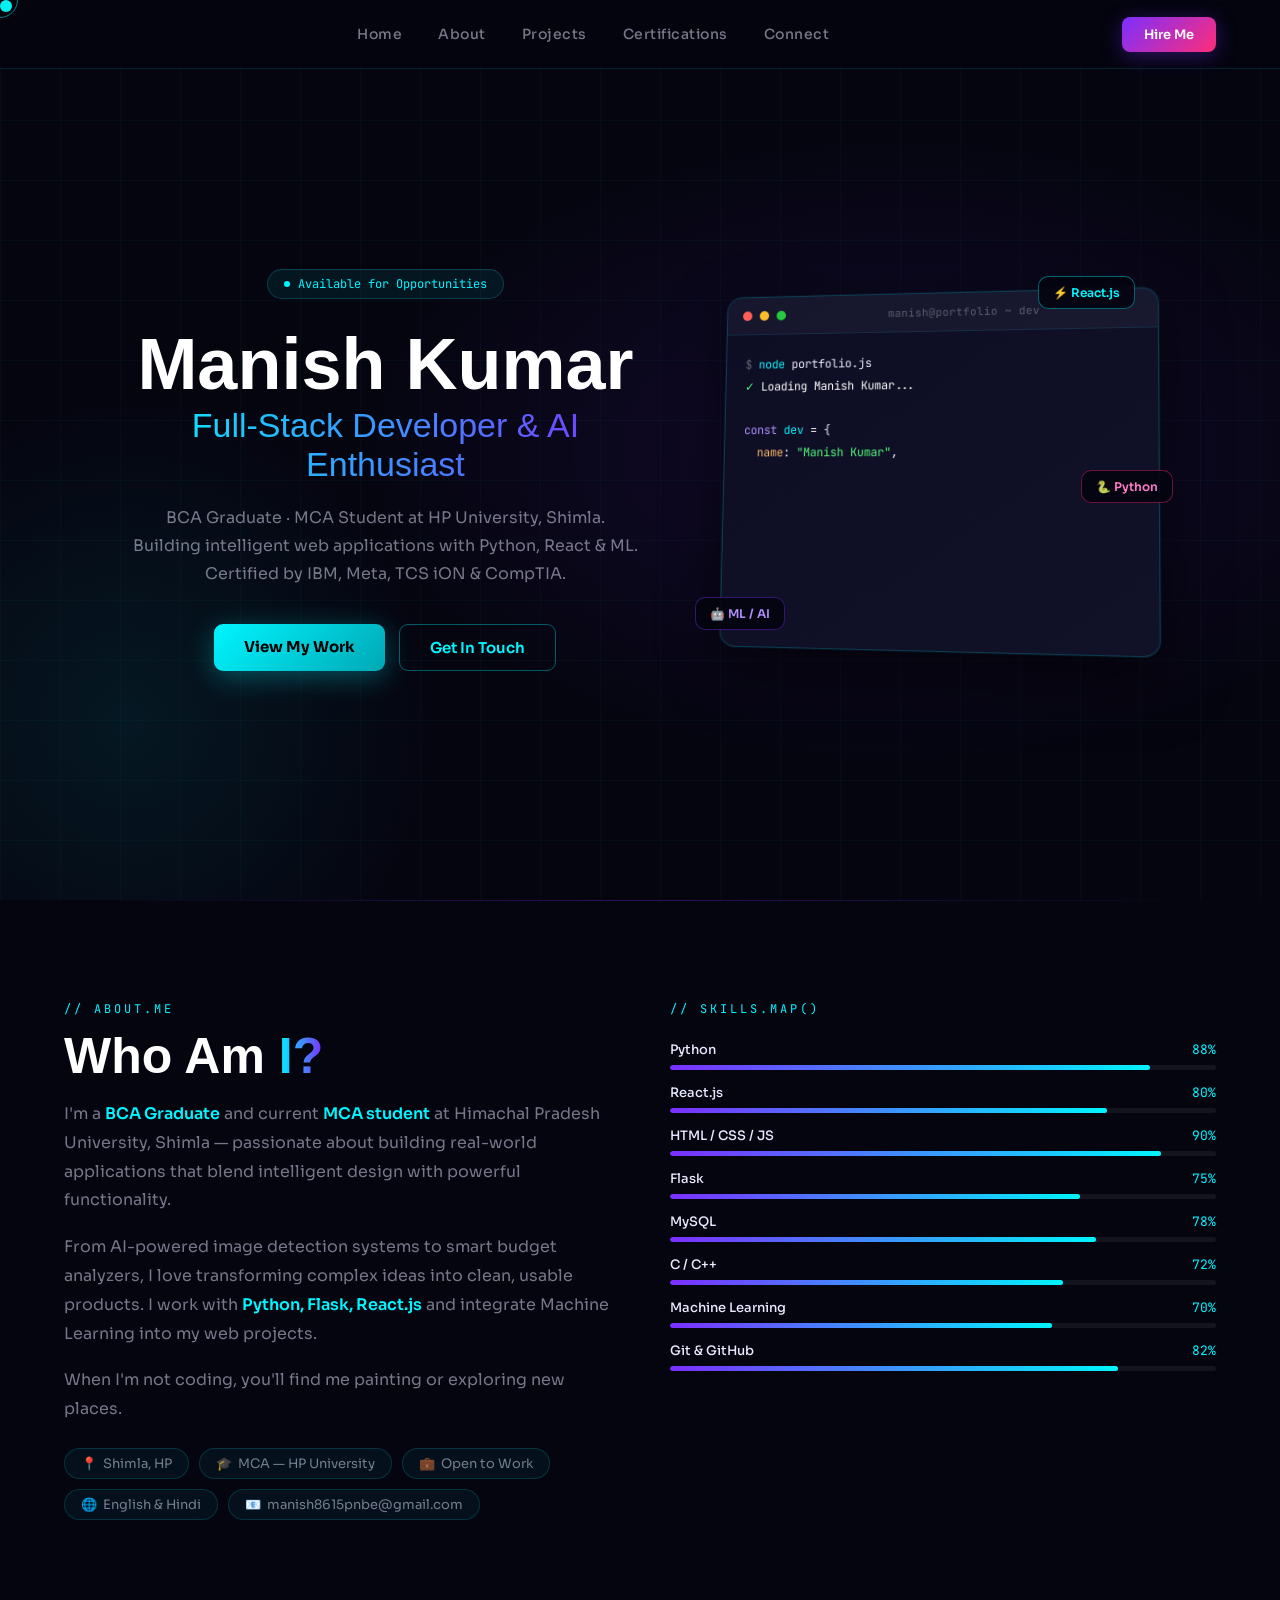
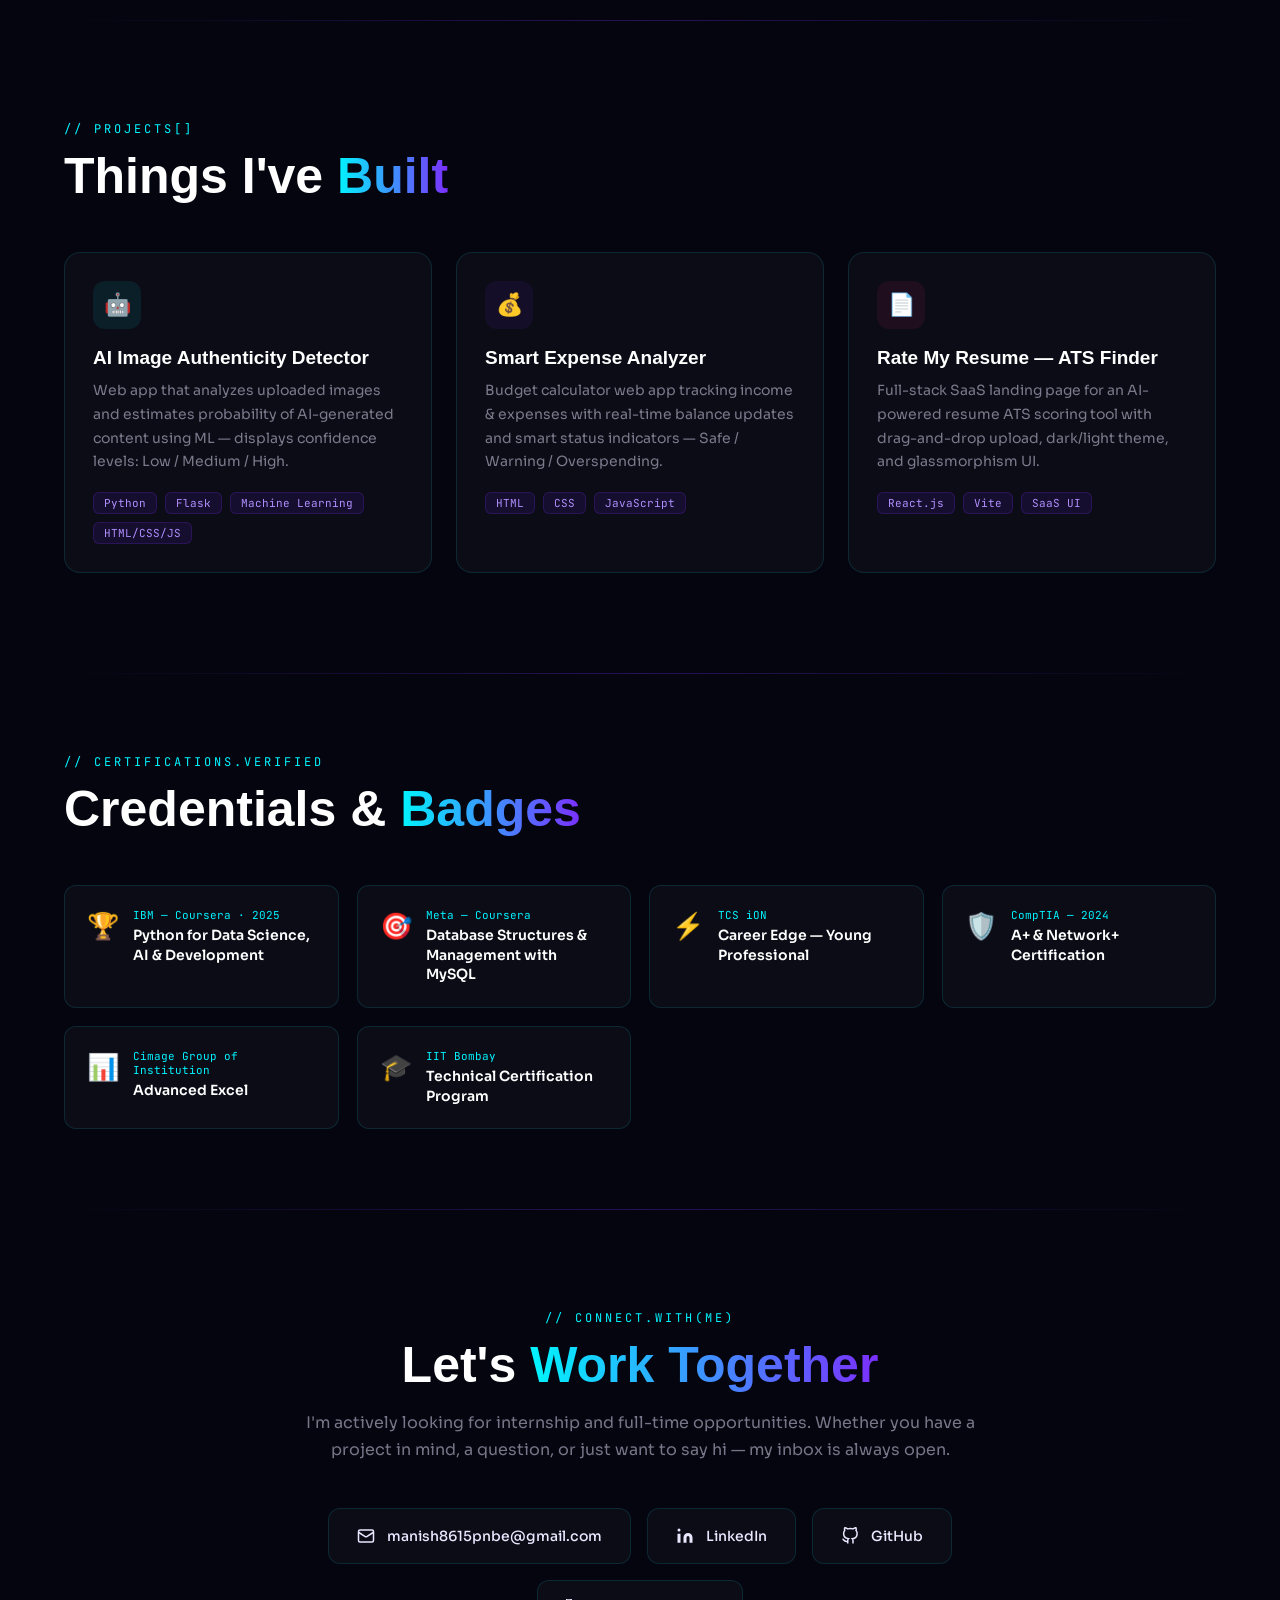
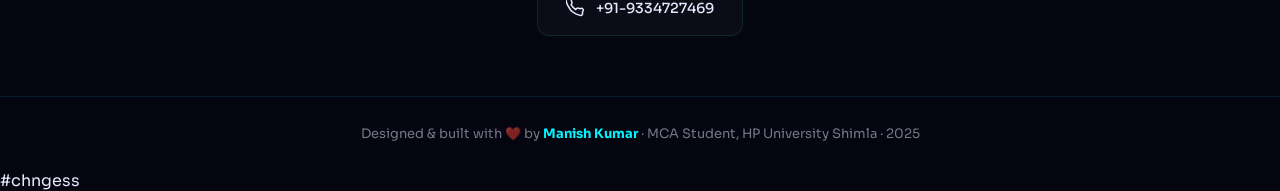
==== commit 66be2978: "Update index.html" ====
--- a/index.html
+++ b/index.html
@@ -9,7 +9,6 @@
 <link rel="stylesheet" href="assets/css/animations.css">
 <link rel="stylesheet" href="assets/css/components.css">
   <link rel="stylesheet" href="assets/css/mobile.css">
-  <script src="assets/js/mobile-menu.js"></script>
 </head>
 <body>
 
@@ -222,5 +221,6 @@
 <script src="assets/js/terminal.js"></script>
 <script src="assets/js/scroll.js"></script>
 <script src="assets/js/modal.js"></script>
+<script src="assets/js/mobile-menu.js"></script> #chngess
 </body>
 </html>
--- a/assets/css/mobile.css
+++ b/assets/css/mobile.css
@@ -1,173 +1,151 @@
-/* ════════════════════════════════════════
-   TABLET (max 1024px)
-════════════════════════════════════════ */
+/* ── mobile.css — Mobile Responsive Styles (v2) ── */
+
 @media (max-width: 1024px) {
-  .hero-inner {
-    gap: 40px;
+  .hero-inner { gap: 40px; }
+  .hero-right { width: 380px; height: 320px; }
+  .about-grid { gap: 40px; }
+}
+
+@media (max-width: 768px) {
+
+  #cursor, #cursor-ring { display: none !important; }
+  body { cursor: auto; }
+
+  /* ── MOBILE BUBBLE ── */
+  #mobile-bubble {
+    position: fixed;
+    width: 20px; height: 20px;
+    border-radius: 50%;
+    background: radial-gradient(circle at 35% 35%, #00F5FF, #7B2FFF);
+    pointer-events: none;
+    z-index: 9999;
+    box-shadow: 0 0 14px rgba(0,245,255,0.8), 0 0 28px rgba(123,47,255,0.5);
+    display: none;
   }
-  .hero-right {
-    width: 380px;
-    height: 320px;
+
+  /* ── HAMBURGER BUTTON ── */
+  #hamburger-btn {
+    display: flex !important;
+    flex-direction: column;
+    justify-content: center;
+    gap: 5px;
+    width: 36px; height: 36px;
+    background: rgba(0,245,255,0.07);
+    border: 1px solid rgba(0,245,255,0.2);
+    border-radius: 8px;
+    cursor: pointer;
+    padding: 8px;
+    transition: all 0.2s;
+    flex-shrink: 0;
   }
-  .about-grid {
-    gap: 40px;
+  #hamburger-btn span {
+    display: block; height: 2px;
+    background: var(--accent); border-radius: 2px;
+    transition: all 0.3s ease; width: 100%;
   }
-}
- 
-/* ════════════════════════════════════════
-   MOBILE (max 768px)
-════════════════════════════════════════ */
-@media (max-width: 768px) {
- 
-  /* Hide custom cursor on mobile */
-  #cursor, #cursor-ring { display: none; }
-  body { cursor: auto; }
- 
+  #hamburger-btn.open span:nth-child(1) { transform: translateY(7px) rotate(45deg); }
+  #hamburger-btn.open span:nth-child(2) { opacity: 0; transform: scaleX(0); }
+  #hamburger-btn.open span:nth-child(3) { transform: translateY(-7px) rotate(-45deg); }
+
+  /* ── MOBILE NAV DRAWER ── */
+  #mobile-nav-drawer {
+    display: none;
+    position: fixed;
+    top: 60px; left: 0; right: 0;
+    background: rgba(5,5,20,0.97);
+    backdrop-filter: blur(24px);
+    border-bottom: 1px solid rgba(0,245,255,0.12);
+    z-index: 99;
+    padding: 16px 5%;
+    flex-direction: column;
+    gap: 4px;
+    animation: drawerIn 0.25s ease;
+  }
+  #mobile-nav-drawer.open { display: flex; }
+  @keyframes drawerIn {
+    from { opacity:0; transform:translateY(-10px); }
+    to   { opacity:1; transform:translateY(0); }
+  }
+  #mobile-nav-drawer a {
+    display: flex; align-items: center; gap: 12px;
+    color: rgba(232,232,255,0.7); text-decoration: none;
+    font-family: 'Sora', sans-serif; font-size: 15px; font-weight: 500;
+    padding: 13px 16px; border-radius: 10px;
+    transition: all 0.2s; border: 1px solid transparent;
+  }
+  #mobile-nav-drawer a:active {
+    background: rgba(0,245,255,0.07);
+    border-color: rgba(0,245,255,0.15);
+    color: var(--accent);
+  }
+  .nav-icon { font-size: 16px; width: 24px; text-align: center; }
+  .nav-links { display: none !important; }
+
   /* ── NAVBAR ── */
   nav { padding: 0 4%; }
-  .nav-links { display: none !important; }
-  .nav-inner { height: 60px; }
+  .nav-inner { height: 60px; gap: 10px; }
   .nav-logo { font-size: 18px; }
-  .nav-cta { padding: 8px 16px; font-size: 12px; }
- 
+  .nav-cta { padding: 8px 14px; font-size: 12px; }
+
   /* ── HERO ── */
-  #home {
-    padding: 80px 5% 50px;
-    min-height: 100svh;
-  }
-  .hero-inner {
-    flex-direction: column;
-    align-items: center;
-    text-align: center;
-    gap: 36px;
-    justify-content: center;
-  }
-  .hero-left {
-    flex: none;
-    max-width: 100%;
-    order: 1;
-  }
-  .hero-tag {
-    font-size: 11px;
-    padding: 5px 14px;
-    margin-bottom: 20px;
-  }
-  .hero-name {
-    font-size: clamp(34px, 9vw, 52px);
-    margin-bottom: 6px;
-  }
-  .hero-role {
-    font-size: clamp(16px, 5vw, 24px);
-    margin-bottom: 16px;
-  }
-  .hero-desc {
-    font-size: 14px;
-    line-height: 1.7;
-    margin-bottom: 28px;
-  }
-  .hero-btns {
-    justify-content: center;
-    gap: 12px;
-  }
-  .btn-primary, .btn-outline {
-    padding: 12px 24px;
-    font-size: 14px;
-  }
- 
-  /* Terminal — order 2, below text */
-  .hero-right {
-    order: 2;
-    width: 100%;
-    max-width: 420px;
-    height: 260px;
-    flex-shrink: 0;
-  }
-  .terminal-3d {
-    transform: none !important;
-  }
-  .float-badge { display: none; }
- 
+  #home { padding: 80px 5% 50px; min-height: 100svh; }
+  .hero-inner { flex-direction:column; align-items:center; text-align:center; gap:36px; justify-content:center; }
+  .hero-left { flex:none; max-width:100%; order:1; }
+  .hero-tag { font-size:11px; padding:5px 14px; margin-bottom:20px; }
+  .hero-name { font-size:clamp(34px,9vw,52px); margin-bottom:6px; }
+  .hero-role { font-size:clamp(16px,5vw,24px); margin-bottom:16px; }
+  .hero-desc { font-size:14px; line-height:1.7; margin-bottom:28px; }
+  .hero-btns { justify-content:center; gap:12px; }
+  .btn-primary, .btn-outline { padding:12px 24px; font-size:14px; }
+  .hero-right { order:2; width:100%; max-width:420px; height:260px; flex-shrink:0; }
+  .terminal-3d { transform:none !important; }
+
+  /* Floating badges on mobile */
+  .float-badge { display:block !important; }
+  .badge-1 { top:-10px; right:10px; font-size:10px; padding:5px 10px; }
+  .badge-2 { bottom:10px; left:-5px; font-size:10px; padding:5px 10px; }
+  .badge-3 { top:45%; right:-5px; font-size:10px; padding:5px 10px; }
+
   /* ── ABOUT ── */
-  #about { padding: 70px 5% 60px; }
-  .about-grid {
-    grid-template-columns: 1fr;
-    gap: 36px;
-    max-width: 100%;
-  }
-  .section-title { font-size: clamp(26px, 7vw, 38px); }
-  .about-text { font-size: 14px; }
-  .about-text p { margin-bottom: 14px; }
-  .info-chips { gap: 8px; }
-  .chip { font-size: 12px; padding: 5px 12px; }
- 
-  /* Skills */
-  .skill-top { font-size: 12px; }
- 
+  #about { padding:70px 5% 60px; }
+  .about-grid { grid-template-columns:1fr; gap:36px; max-width:100%; }
+  .section-title { font-size:clamp(26px,7vw,38px); }
+  .about-text { font-size:14px; }
+  .about-text p { margin-bottom:14px; }
+  .info-chips { gap:8px; }
+  .chip { font-size:12px; padding:5px 12px; }
+  .skill-top { font-size:12px; }
+
   /* ── PROJECTS ── */
-  #projects { padding: 70px 5% 60px; }
-  .projects-grid {
-    grid-template-columns: 1fr;
-    gap: 18px;
-    margin-top: 32px;
-  }
-  .project-card { padding: 22px 20px; }
-  .project-title { font-size: 17px; }
-  .project-desc { font-size: 13px; }
- 
+  #projects { padding:70px 5% 60px; }
+  .projects-grid { grid-template-columns:1fr; gap:18px; margin-top:32px; }
+  .project-card { padding:22px 20px; }
+  .project-title { font-size:17px; }
+  .project-desc { font-size:13px; }
+
   /* ── CERTIFICATIONS ── */
-  #certifications { padding: 60px 5%; }
-  .certs-grid {
-    grid-template-columns: 1fr;
-    gap: 14px;
-    margin-top: 32px;
-  }
-  .cert-card { padding: 18px; }
-  .cert-name { font-size: 13px; }
- 
+  #certifications { padding:60px 5%; }
+  .certs-grid { grid-template-columns:1fr; gap:14px; margin-top:32px; }
+  .cert-card { padding:18px; }
+  .cert-name { font-size:13px; }
+
   /* ── CONNECT ── */
-  #connect { padding: 70px 5% 50px; }
-  .connect-sub { font-size: 14px; margin-bottom: 32px; }
-  .contact-links {
-    flex-direction: column;
-    align-items: stretch;
-    gap: 12px;
-  }
-  .contact-card {
-    padding: 14px 18px;
-    font-size: 13px;
-    justify-content: flex-start;
-  }
- 
-  /* ── FOOTER ── */
-  footer { padding: 20px 5%; font-size: 12px; }
- 
-  /* ── MODAL ── */
-  #hireModal > div:last-child {
-    padding: 28px 24px !important;
-    margin: 0 12px !important;
-  }
- 
-  /* ── SECTION LABEL ── */
-  .section-label { font-size: 11px; letter-spacing: 2px; }
- 
-  /* ── GLOW DIVIDER ── */
-  .glow-div { margin: 0 3%; }
+  #connect { padding:70px 5% 50px; }
+  .connect-sub { font-size:14px; margin-bottom:32px; }
+  .contact-links { flex-direction:column; align-items:stretch; gap:12px; }
+  .contact-card { padding:14px 18px; font-size:13px; justify-content:flex-start; }
+
+  footer { padding:20px 5%; font-size:12px; }
+  .section-label { font-size:11px; letter-spacing:2px; }
+  .glow-div { margin:0 3%; }
 }
- 
-/* ════════════════════════════════════════
-   SMALL MOBILE (max 400px)
-════════════════════════════════════════ */
+
 @media (max-width: 400px) {
-  .hero-name  { font-size: 32px; }
-  .hero-role  { font-size: 16px; }
-  .hero-right { height: 220px; }
-  .terminal-body { font-size: 10px; line-height: 1.7; }
-  .btn-primary, .btn-outline {
-    width: 100%;
-    text-align: center;
-    justify-content: center;
-  }
-  .hero-btns { flex-direction: column; }
-  .section-title { font-size: 26px; }
+  .hero-name { font-size:32px; }
+  .hero-role { font-size:16px; }
+  .hero-right { height:220px; }
+  .terminal-body { font-size:10px; line-height:1.7; }
+  .btn-primary, .btn-outline { width:100%; text-align:center; justify-content:center; }
+  .hero-btns { flex-direction:column; }
+  .section-title { font-size:26px; }
 }
- 
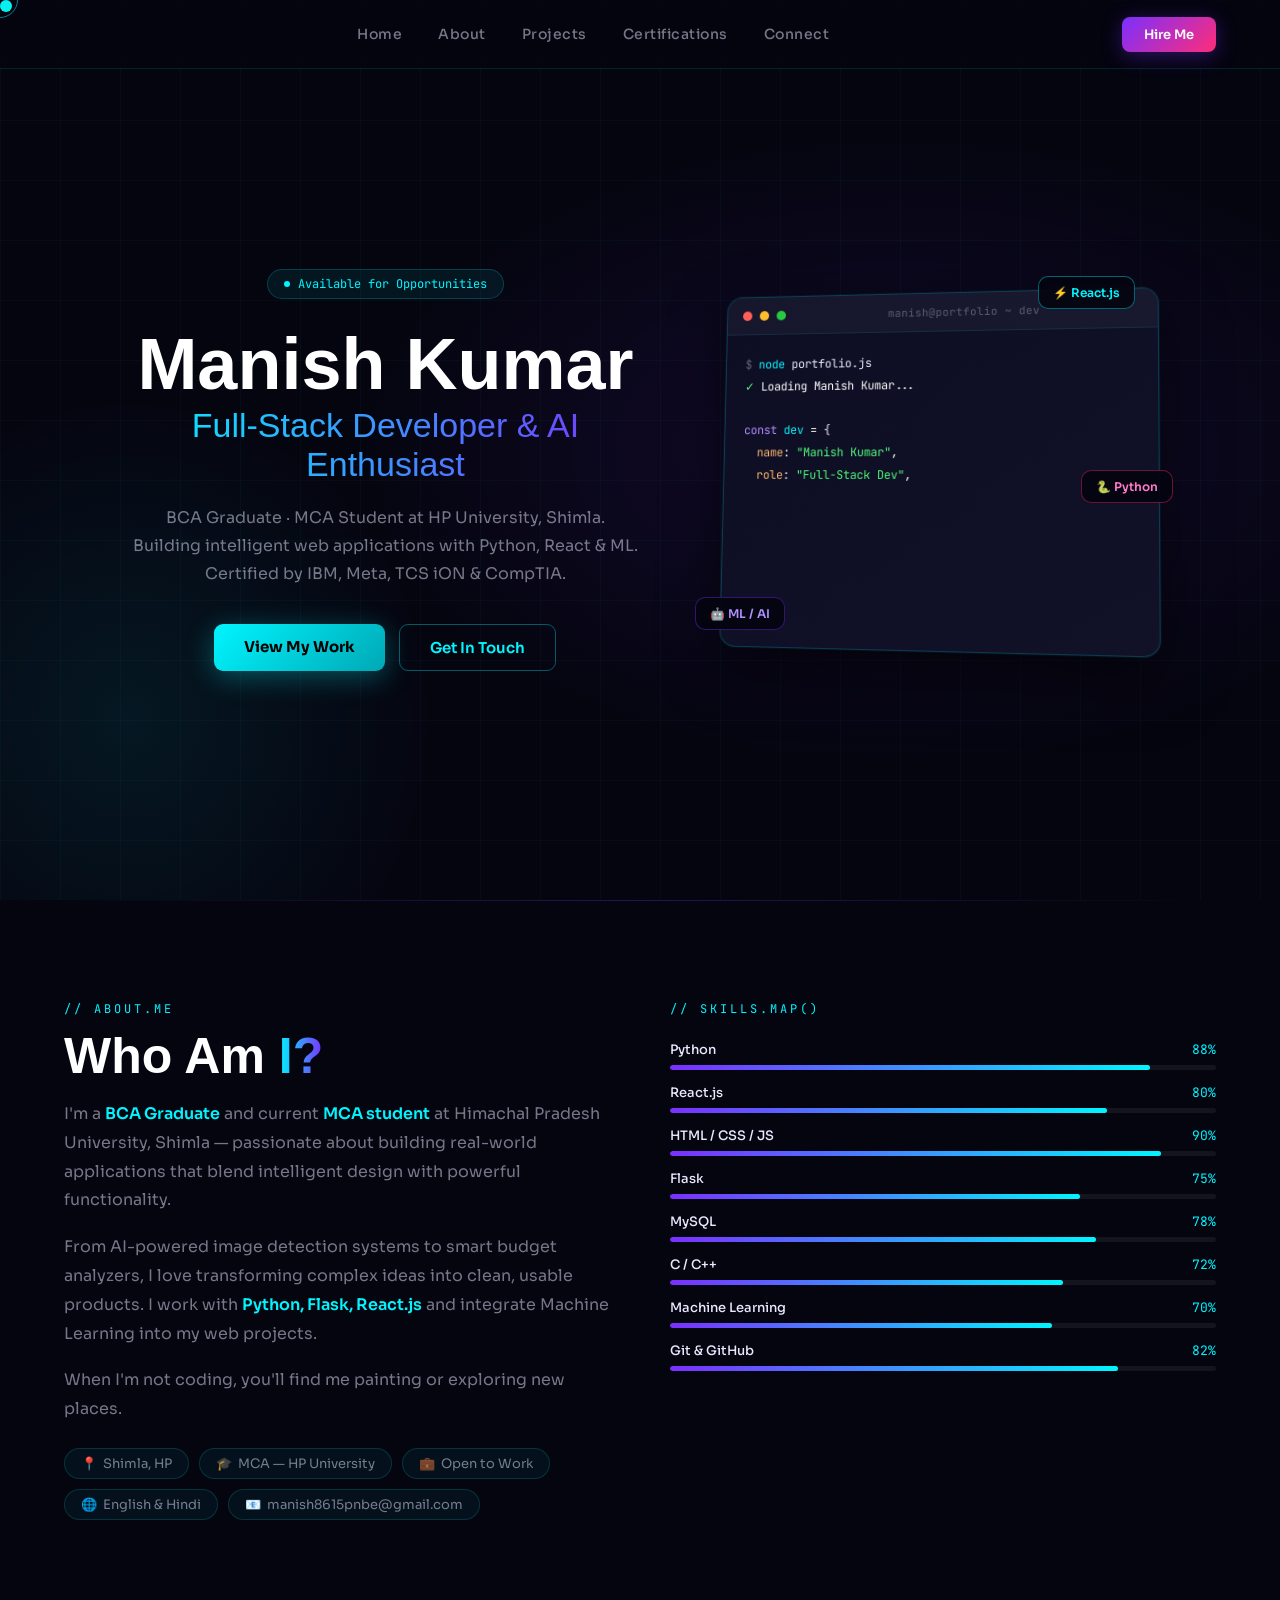
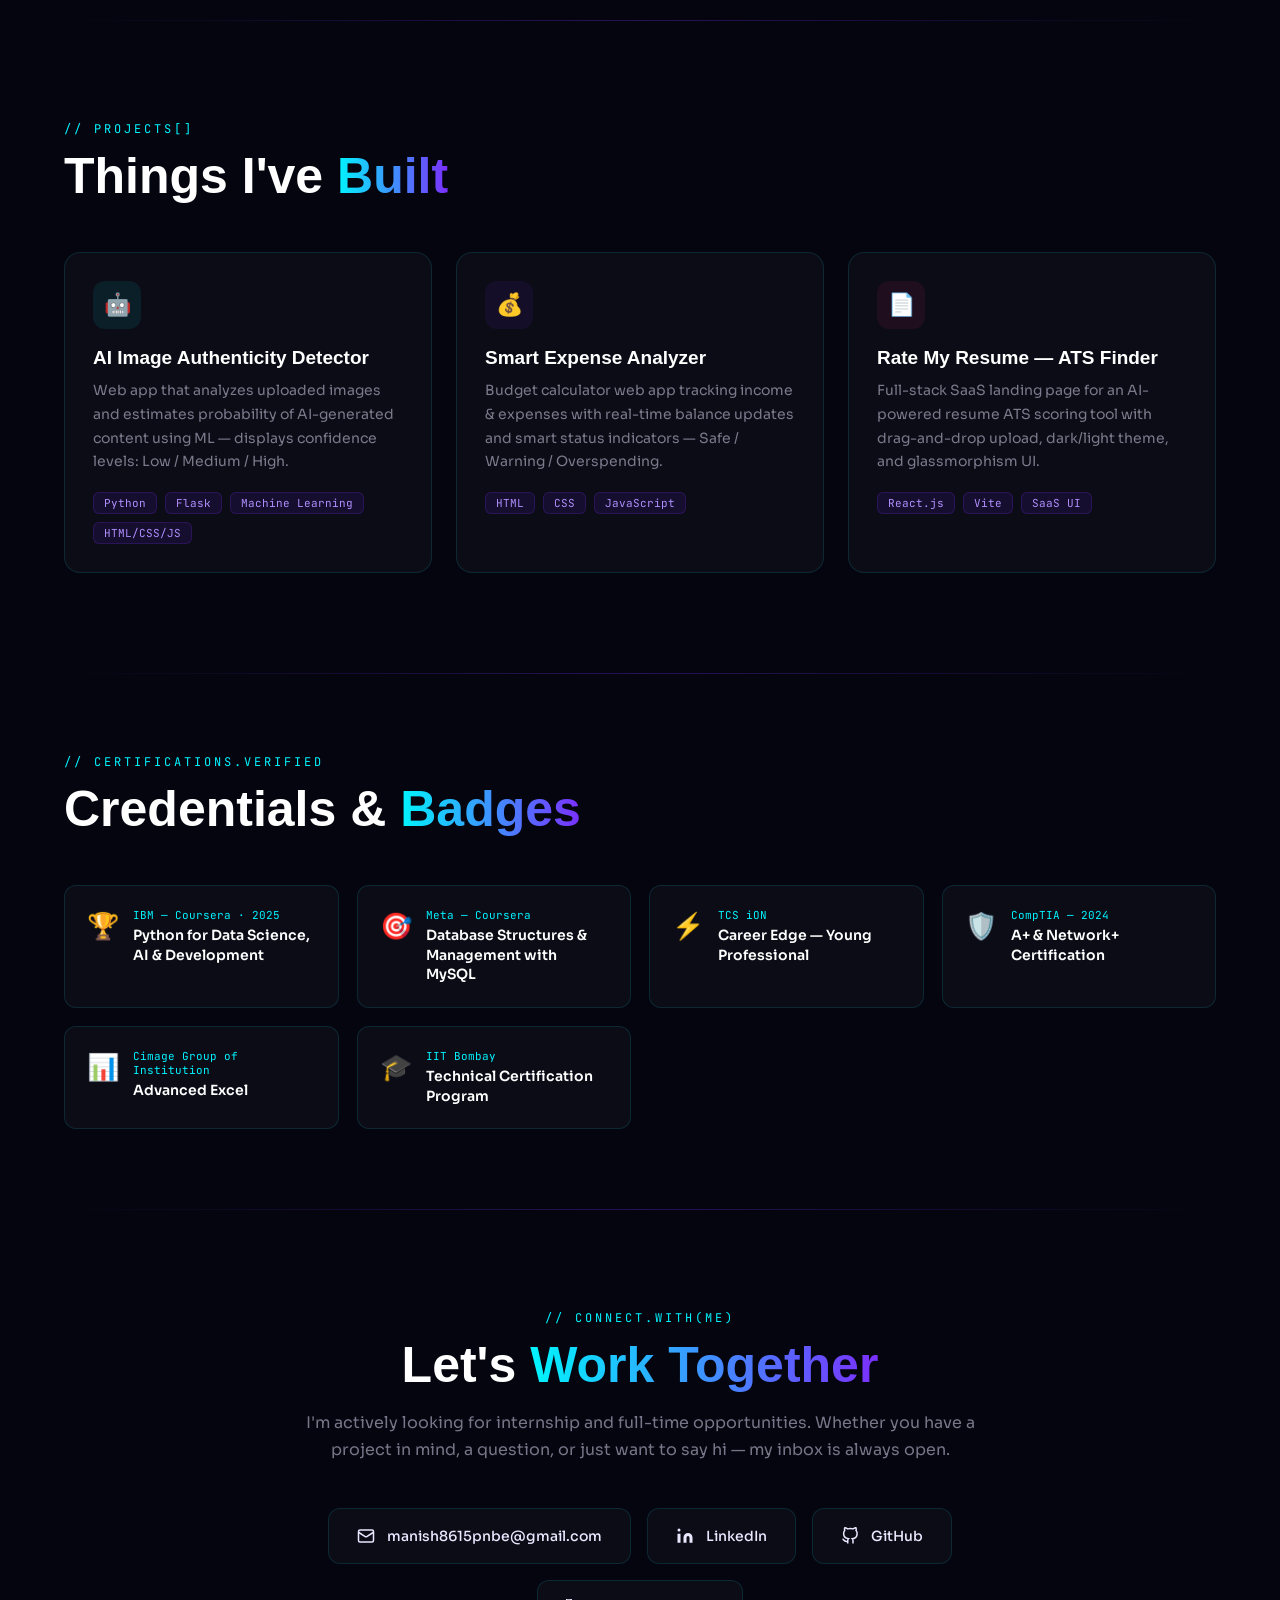
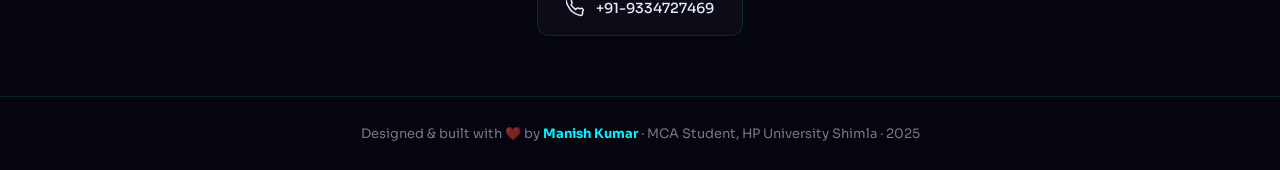
==== commit f23c6e2c: "Update index.html" ====
--- a/index.html
+++ b/index.html
@@ -221,6 +221,6 @@
 <script src="assets/js/terminal.js"></script>
 <script src="assets/js/scroll.js"></script>
 <script src="assets/js/modal.js"></script>
-<script src="assets/js/mobile-menu.js"></script> #chngess
+<script src="assets/js/mobile-menu.js"></script> 
 </body>
 </html>
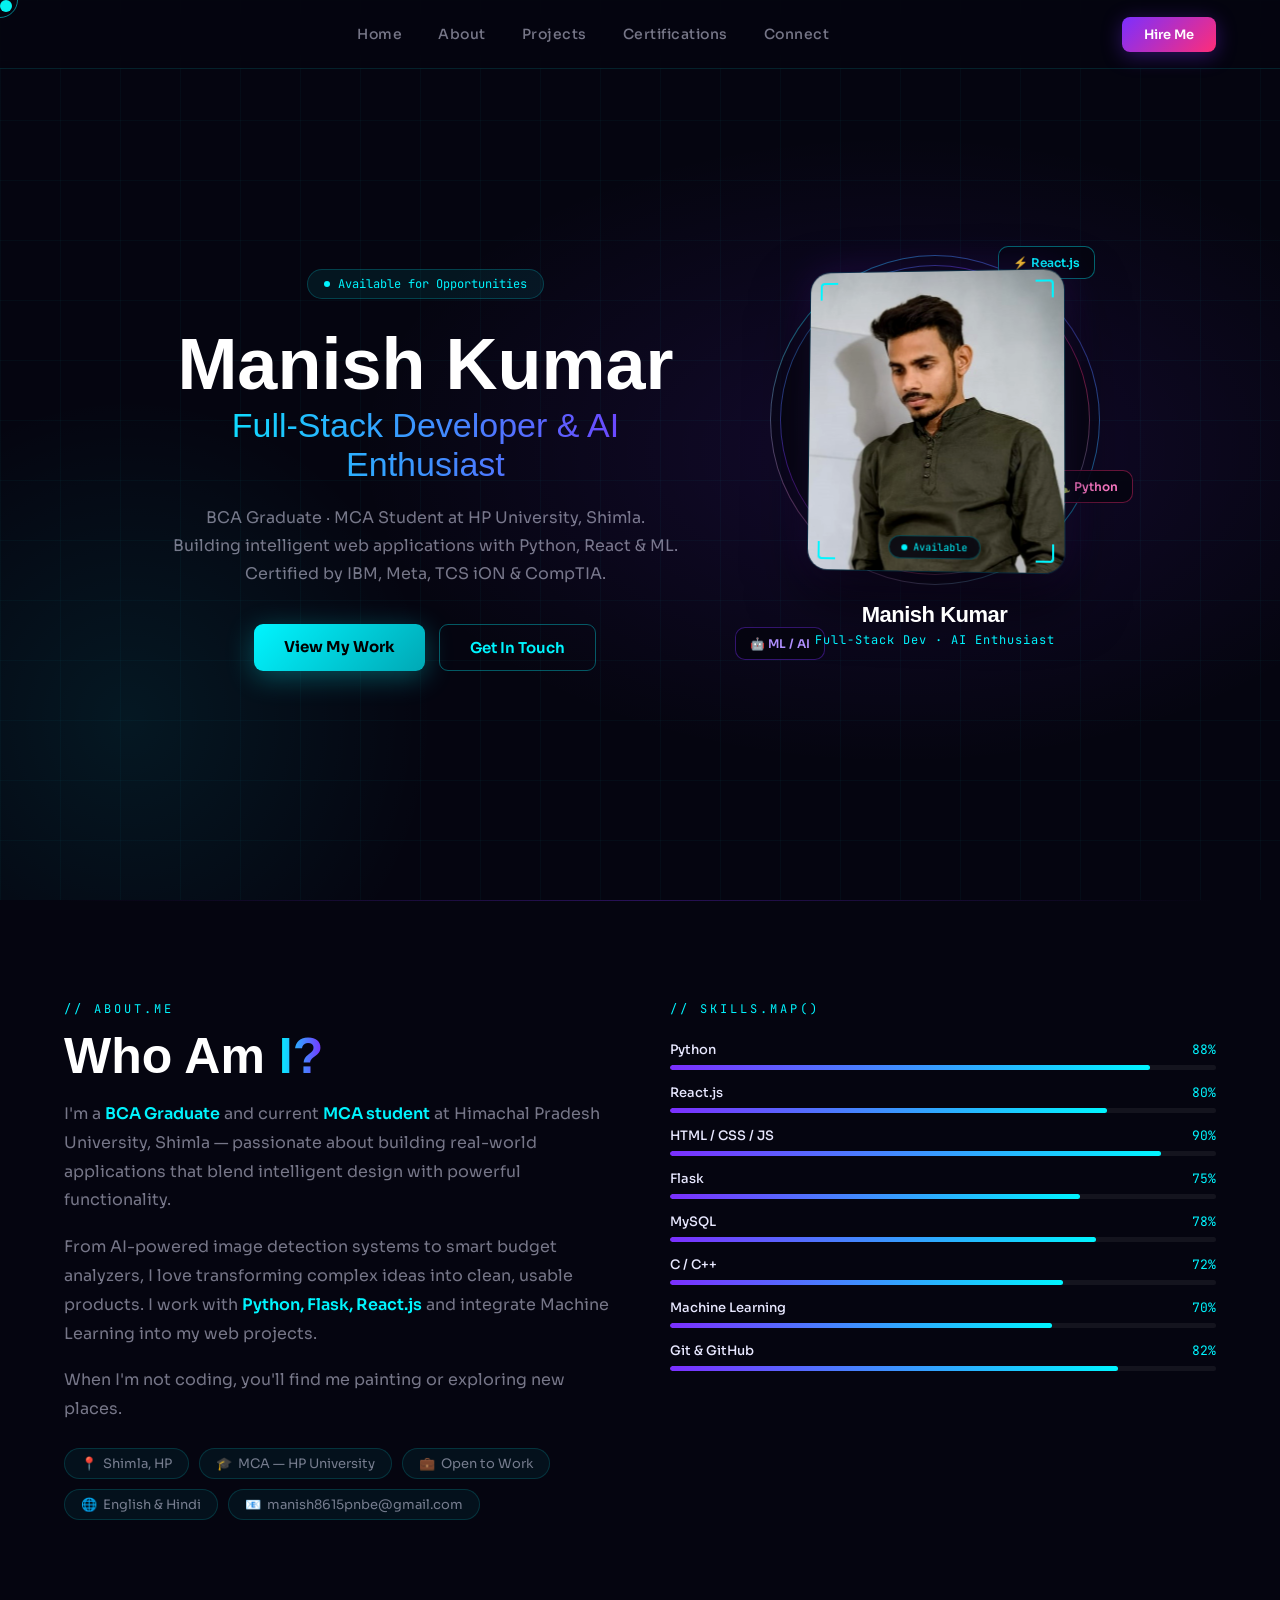
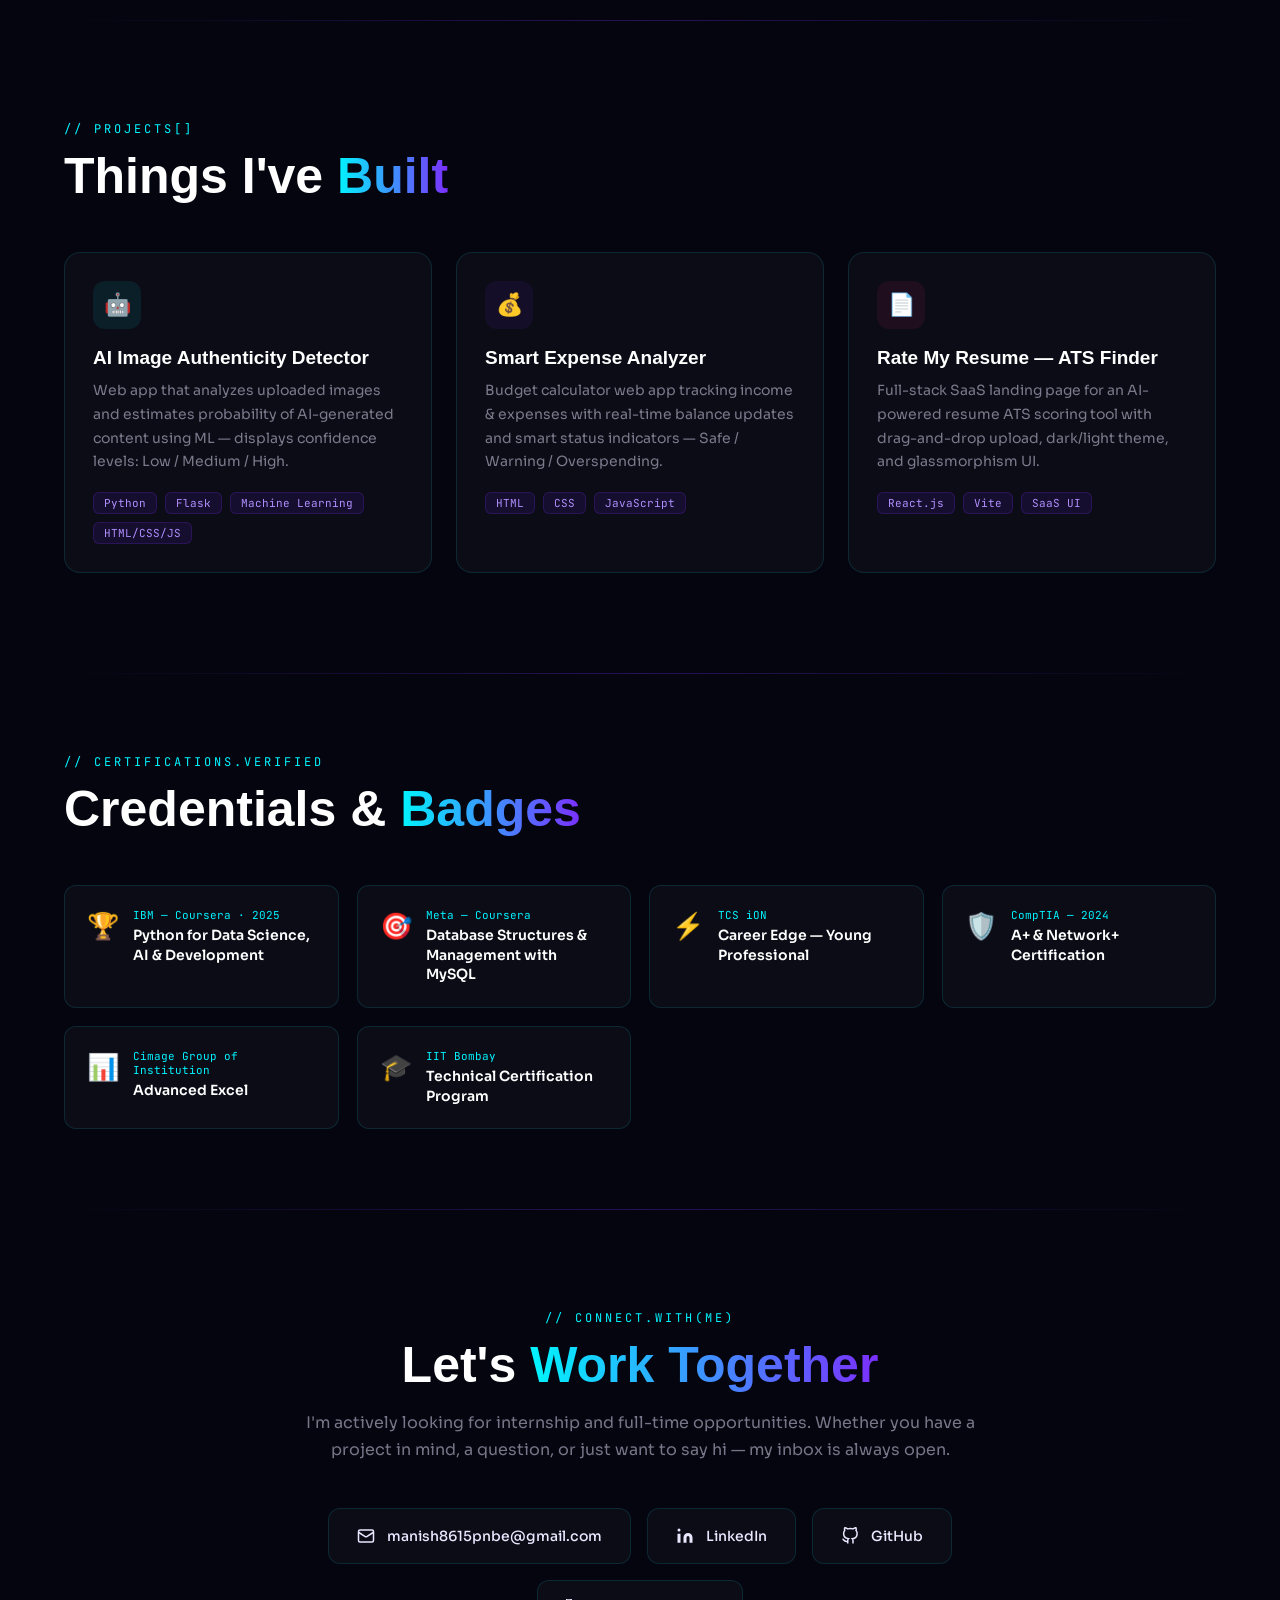
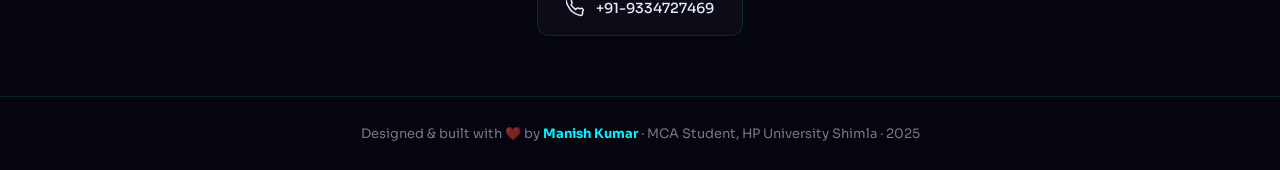
==== commit 549cb366: "Update index.html" ====
--- a/index.html
+++ b/index.html
@@ -9,6 +9,93 @@
 <link rel="stylesheet" href="assets/css/animations.css">
 <link rel="stylesheet" href="assets/css/components.css">
   <link rel="stylesheet" href="assets/css/mobile.css">
+  
+<style>
+/* ── 3D PHOTO FRAME ── */
+.photo-glow-wrap{
+  position:relative;width:280px;height:320px;
+  display:flex;align-items:center;justify-content:center;
+  flex-shrink:0;
+}
+.photo-glow-ring{
+  position:absolute;border-radius:50%;
+  animation:spinRing 6s linear infinite;
+}
+.r1{
+  width:310px;height:310px;
+  border:1.5px solid transparent;
+  background:linear-gradient(#050510,#050510) padding-box,
+             linear-gradient(135deg,#00F5FF,#7B2FFF,#FF2D78,#00F5FF) border-box;
+  animation-duration:6s;
+}
+.r2{
+  width:330px;height:330px;
+  border:1px solid transparent;
+  background:linear-gradient(#050510,#050510) padding-box,
+             linear-gradient(225deg,#7B2FFF,#00F5FF,#FF2D78) border-box;
+  opacity:0.5;animation-duration:9s;animation-direction:reverse;
+}
+.r3{
+  width:290px;height:290px;
+  background:radial-gradient(ellipse,rgba(0,245,255,0.08) 0%,transparent 70%);
+  animation:pulseGlow 3s ease-in-out infinite;border:none;
+}
+@keyframes spinRing{from{transform:rotate(0deg);}to{transform:rotate(360deg);}}
+@keyframes pulseGlow{0%,100%{opacity:0.4;transform:scale(1);}50%{opacity:1;transform:scale(1.05);}}
+
+.photo-3d-card{
+  position:relative;width:256px;height:300px;
+  border-radius:20px;overflow:hidden;
+  transform:perspective(900px) rotateY(-6deg) rotateX(3deg);
+  transition:transform 0.4s ease;
+  box-shadow:
+    0 0 0 1px rgba(0,245,255,0.15),
+    0 24px 60px rgba(0,0,0,0.7),
+    0 0 40px rgba(123,47,255,0.2);
+  cursor:default;
+  z-index:2;
+}
+.photo-3d-card:hover{transform:perspective(900px) rotateY(-1deg) rotateX(1deg);}
+
+.profile-img{
+  width:100%;height:100%;
+  object-fit:cover;object-position:center top;
+  display:block;
+  filter:brightness(1.05) contrast(1.05);
+}
+
+/* Corner accents */
+.corner{position:absolute;width:18px;height:18px;border-color:var(--accent);border-style:solid;}
+.tl{top:10px;left:10px;border-width:2px 0 0 2px;border-radius:4px 0 0 0;}
+.tr{top:10px;right:10px;border-width:2px 2px 0 0;border-radius:0 4px 0 0;}
+.bl{bottom:10px;left:10px;border-width:0 0 2px 2px;border-radius:0 0 0 4px;}
+.br{bottom:10px;right:10px;border-width:0 2px 2px 0;border-radius:0 0 4px 0;}
+
+/* Status dot */
+.status-dot{
+  position:absolute;bottom:12px;left:50%;transform:translateX(-50%);
+  background:rgba(5,5,16,0.85);backdrop-filter:blur(8px);
+  border:1px solid rgba(0,245,255,0.25);
+  border-radius:20px;padding:4px 12px;
+  font-family:'JetBrains Mono',monospace;font-size:10px;color:var(--accent);
+  display:flex;align-items:center;gap:6px;white-space:nowrap;
+}
+.status-dot span{
+  width:6px;height:6px;background:#00F5FF;border-radius:50%;
+  display:inline-block;animation:pulse 2s infinite;
+}
+
+/* Mobile photo fixes */
+@media(max-width:768px){
+  .hero-right{width:100%!important;height:auto!important;align-items:center;}
+  .photo-glow-wrap{width:220px;height:250px;}
+  .photo-3d-card{width:200px;height:230px;transform:none!important;}
+  .r1{width:240px;height:240px;}
+  .r2{width:260px;height:260px;}
+  .r3{width:220px;height:220px;}
+  .float-badge{display:none!important;}
+}
+</style>
 </head>
 <body>
 
@@ -26,9 +113,29 @@
       <a href="#certifications" onclick="smoothTo('certifications')">Certifications</a>
       <a href="#connect" onclick="smoothTo('connect')">Connect</a>
     </div>
-    <a href="#" class="nav-cta" onclick="openModal();return false;">Hire Me</a>
+    <div style="display:flex;align-items:center;gap:10px;">
+      <!-- Hamburger — only visible on mobile via inline style override -->
+      <button id="ham-btn" onclick="toggleMobileMenu()" style="display:none;flex-direction:column;justify-content:center;gap:5px;width:36px;height:36px;background:rgba(0,245,255,0.07);border:1px solid rgba(0,245,255,0.2);border-radius:8px;cursor:pointer;padding:8px;flex-shrink:0;">
+        <span id="hb1" style="display:block;height:2px;background:#00F5FF;border-radius:2px;transition:all 0.3s;"></span>
+        <span id="hb2" style="display:block;height:2px;background:#00F5FF;border-radius:2px;transition:all 0.3s;"></span>
+        <span id="hb3" style="display:block;height:2px;background:#00F5FF;border-radius:2px;transition:all 0.3s;"></span>
+      </button>
+      <a href="#" class="nav-cta" onclick="openModal();return false;">Hire Me</a>
+    </div>
   </div>
 </nav>
+
+<!-- MOBILE NAV DRAWER -->
+<div id="mob-drawer" style="display:none;position:fixed;top:60px;left:0;right:0;background:rgba(5,5,20,0.97);backdrop-filter:blur(24px);border-bottom:1px solid rgba(0,245,255,0.12);z-index:98;padding:14px 5%;flex-direction:column;gap:4px;">
+  <a href="#home"           onclick="mobileNav('home')"           style="display:flex;align-items:center;gap:12px;color:rgba(232,232,255,0.75);text-decoration:none;font-family:'Sora',sans-serif;font-size:15px;font-weight:500;padding:13px 16px;border-radius:10px;border:1px solid transparent;transition:all 0.2s;">🏠 Home</a>
+  <a href="#about"          onclick="mobileNav('about')"          style="display:flex;align-items:center;gap:12px;color:rgba(232,232,255,0.75);text-decoration:none;font-family:'Sora',sans-serif;font-size:15px;font-weight:500;padding:13px 16px;border-radius:10px;border:1px solid transparent;transition:all 0.2s;">👨‍💻 About</a>
+  <a href="#projects"       onclick="mobileNav('projects')"       style="display:flex;align-items:center;gap:12px;color:rgba(232,232,255,0.75);text-decoration:none;font-family:'Sora',sans-serif;font-size:15px;font-weight:500;padding:13px 16px;border-radius:10px;border:1px solid transparent;transition:all 0.2s;">🚀 Projects</a>
+  <a href="#certifications" onclick="mobileNav('certifications')" style="display:flex;align-items:center;gap:12px;color:rgba(232,232,255,0.75);text-decoration:none;font-family:'Sora',sans-serif;font-size:15px;font-weight:500;padding:13px 16px;border-radius:10px;border:1px solid transparent;transition:all 0.2s;">🏆 Certifications</a>
+  <a href="#connect"        onclick="mobileNav('connect')"        style="display:flex;align-items:center;gap:12px;color:rgba(232,232,255,0.75);text-decoration:none;font-family:'Sora',sans-serif;font-size:15px;font-weight:500;padding:13px 16px;border-radius:10px;border:1px solid transparent;transition:all 0.2s;">💬 Connect</a>
+</div>
+
+<!-- BOUNCING BUBBLE (mobile only) -->
+<div id="mob-bubble" style="display:none;position:fixed;width:20px;height:20px;border-radius:50%;background:radial-gradient(circle at 35% 35%,#00F5FF,#7B2FFF);pointer-events:none;z-index:9999;box-shadow:0 0 14px rgba(0,245,255,0.8),0 0 28px rgba(123,47,255,0.5);transition:transform 0.1s;"></div>
 
 <!-- HIRE ME MODAL -->
 <div id="hireModal" style="display:none;position:fixed;inset:0;z-index:999;align-items:center;justify-content:center;">
@@ -78,16 +185,37 @@
         <a href="#connect" class="btn-outline" onclick="smoothTo('connect')">Get In Touch</a>
       </div>
     </div>
-    <div class="hero-right">
-      <div class="terminal-3d" id="terminal">
-        <div class="terminal-bar">
-          <div class="t-dot" style="background:#FF5F57;"></div>
-          <div class="t-dot" style="background:#FFBD2E;"></div>
-          <div class="t-dot" style="background:#28C840;"></div>
-          <div class="t-title">manish@portfolio ~ dev</div>
+    <!-- 3D PHOTO FRAME -->
+    <div class="hero-right" style="width:360px;height:420px;flex-shrink:0;position:relative;display:flex;flex-direction:column;align-items:center;gap:0;">
+
+      <!-- Outer glow ring animation -->
+      <div class="photo-glow-wrap">
+        <div class="photo-glow-ring r1"></div>
+        <div class="photo-glow-ring r2"></div>
+        <div class="photo-glow-ring r3"></div>
+
+        <!-- 3D Frame card -->
+        <div class="photo-3d-card" id="photoCard">
+          <img src="[data-uri]"
+               alt="Manish Kumar"
+               class="profile-img"/>
+          <!-- Corner accents -->
+          <div class="corner tl"></div>
+          <div class="corner tr"></div>
+          <div class="corner bl"></div>
+          <div class="corner br"></div>
+          <!-- Status dot -->
+          <div class="status-dot"><span></span>Available</div>
         </div>
-        <div class="terminal-body" id="termBody"></div>
-      </div>
+      </div>
+
+      <!-- Name + role below photo -->
+      <div style="text-align:center;margin-top:22px;position:relative;z-index:2;">
+        <div style="font-family:'Clash Display',sans-serif;font-size:22px;font-weight:700;color:#fff;letter-spacing:-0.5px;">Manish Kumar</div>
+        <div style="font-family:'JetBrains Mono',monospace;font-size:12px;color:var(--accent);margin-top:4px;letter-spacing:1px;">Full-Stack Dev · AI Enthusiast</div>
+      </div>
+
+      <!-- Floating tech badges -->
       <div class="float-badge badge-1">⚡ React.js</div>
       <div class="float-badge badge-2">🤖 ML / AI</div>
       <div class="float-badge badge-3">🐍 Python</div>
@@ -218,9 +346,123 @@
 </footer>
 
 <script src="assets/js/cursor.js"></script>
-<script src="assets/js/terminal.js"></script>
 <script src="assets/js/scroll.js"></script>
 <script src="assets/js/modal.js"></script>
-<script src="assets/js/mobile-menu.js"></script> 
+<script>
+// ── 3D tilt on photo card ──
+const photoCard = document.getElementById('photoCard');
+if(photoCard){
+  const wrap = photoCard.closest('.hero-right');
+  wrap.addEventListener('mousemove', e => {
+    const r = photoCard.getBoundingClientRect();
+    const x = ((e.clientX - r.left) / r.width  - 0.5) * 16;
+    const y = -((e.clientY - r.top)  / r.height - 0.5) * 12;
+    photoCard.style.transform = `perspective(900px) rotateY(${-6+x}deg) rotateX(${3+y}deg)`;
+  });
+  wrap.addEventListener('mouseleave', () => {
+    photoCard.style.transform = 'perspective(900px) rotateY(-6deg) rotateX(3deg)';
+  });
+}
+</script>
+
+<script>
+// ── MOBILE: show hamburger only on small screens ──
+function checkMobile(){
+  const btn = document.getElementById('ham-btn');
+  if(window.innerWidth <= 768){ btn.style.display='flex'; }
+  else { btn.style.display='none !important'; btn.style.cssText='display:none!important'; closeMobileMenu(); }
+}
+checkMobile();
+window.addEventListener('resize', checkMobile);
+
+// ── HAMBURGER toggle ──
+let menuOpen = false;
+function toggleMobileMenu(){
+  menuOpen = !menuOpen;
+  const drawer = document.getElementById('mob-drawer');
+  const h1=document.getElementById('hb1'),h2=document.getElementById('hb2'),h3=document.getElementById('hb3');
+  if(menuOpen){
+    drawer.style.display='flex';
+    h1.style.transform='translateY(7px) rotate(45deg)';
+    h2.style.opacity='0';
+    h3.style.transform='translateY(-7px) rotate(-45deg)';
+  } else {
+    closeMobileMenu();
+  }
+}
+function closeMobileMenu(){
+  menuOpen=false;
+  document.getElementById('mob-drawer').style.display='none';
+  document.getElementById('hb1').style.transform='none';
+  document.getElementById('hb2').style.opacity='1';
+  document.getElementById('hb3').style.transform='none';
+}
+function mobileNav(id){
+  closeMobileMenu();
+  const el=document.getElementById(id);
+  if(el){
+    const top=el.getBoundingClientRect().top+window.scrollY-60;
+    window.scrollTo({top,behavior:'smooth'});
+  }
+  return false;
+}
+// Close drawer on outside tap
+document.addEventListener('touchstart',function(e){
+  const drawer=document.getElementById('mob-drawer');
+  const btn=document.getElementById('ham-btn');
+  if(menuOpen && !drawer.contains(e.target) && !btn.contains(e.target)) closeMobileMenu();
+},{passive:true});
+
+// ── BOUNCING BUBBLE — sirf mobile, sirf touch pe ──
+(function(){
+  if(window.innerWidth > 768) return;
+  const bubble = document.getElementById('mob-bubble');
+  const R=10;
+  let bx=0, by=0, vx=0, vy=0;
+  let bouncing=false, raf=null;
+
+  function startBounce(){
+    if(raf) cancelAnimationFrame(raf);
+    bouncing=true;
+    function loop(){
+      if(!bouncing) return;
+      bx+=vx; by+=vy;
+      if(bx<=R||bx>=window.innerWidth-R){
+        vx*=-1; bx=bx<=R?R:window.innerWidth-R;
+        bubble.style.transform='scale(1.7)';
+        setTimeout(()=>bubble.style.transform='scale(1)',130);
+      }
+      if(by<=R||by>=window.innerHeight-R){
+        vy*=-1; by=by<=R?R:window.innerHeight-R;
+        bubble.style.transform='scale(1.7)';
+        setTimeout(()=>bubble.style.transform='scale(1)',130);
+      }
+      bubble.style.left=(bx-R)+'px';
+      bubble.style.top=(by-R)+'px';
+      raf=requestAnimationFrame(loop);
+    }
+    loop();
+  }
+
+  document.addEventListener('touchstart',e=>{
+    bouncing=false;
+    if(raf){ cancelAnimationFrame(raf); raf=null; }
+    bx=e.touches[0].clientX; by=e.touches[0].clientY;
+    bubble.style.left=(bx-R)+'px'; bubble.style.top=(by-R)+'px';
+    bubble.style.display='block';
+  },{passive:true});
+
+  document.addEventListener('touchmove',e=>{
+    bx=e.touches[0].clientX; by=e.touches[0].clientY;
+    bubble.style.left=(bx-R)+'px'; bubble.style.top=(by-R)+'px';
+  },{passive:true});
+
+  document.addEventListener('touchend',()=>{
+    vx=(Math.random()*6+4)*(Math.random()>.5?1:-1);
+    vy=(Math.random()*6+4)*(Math.random()>.5?1:-1);
+    startBounce();
+  });
+})();
+</script>
 </body>
 </html>
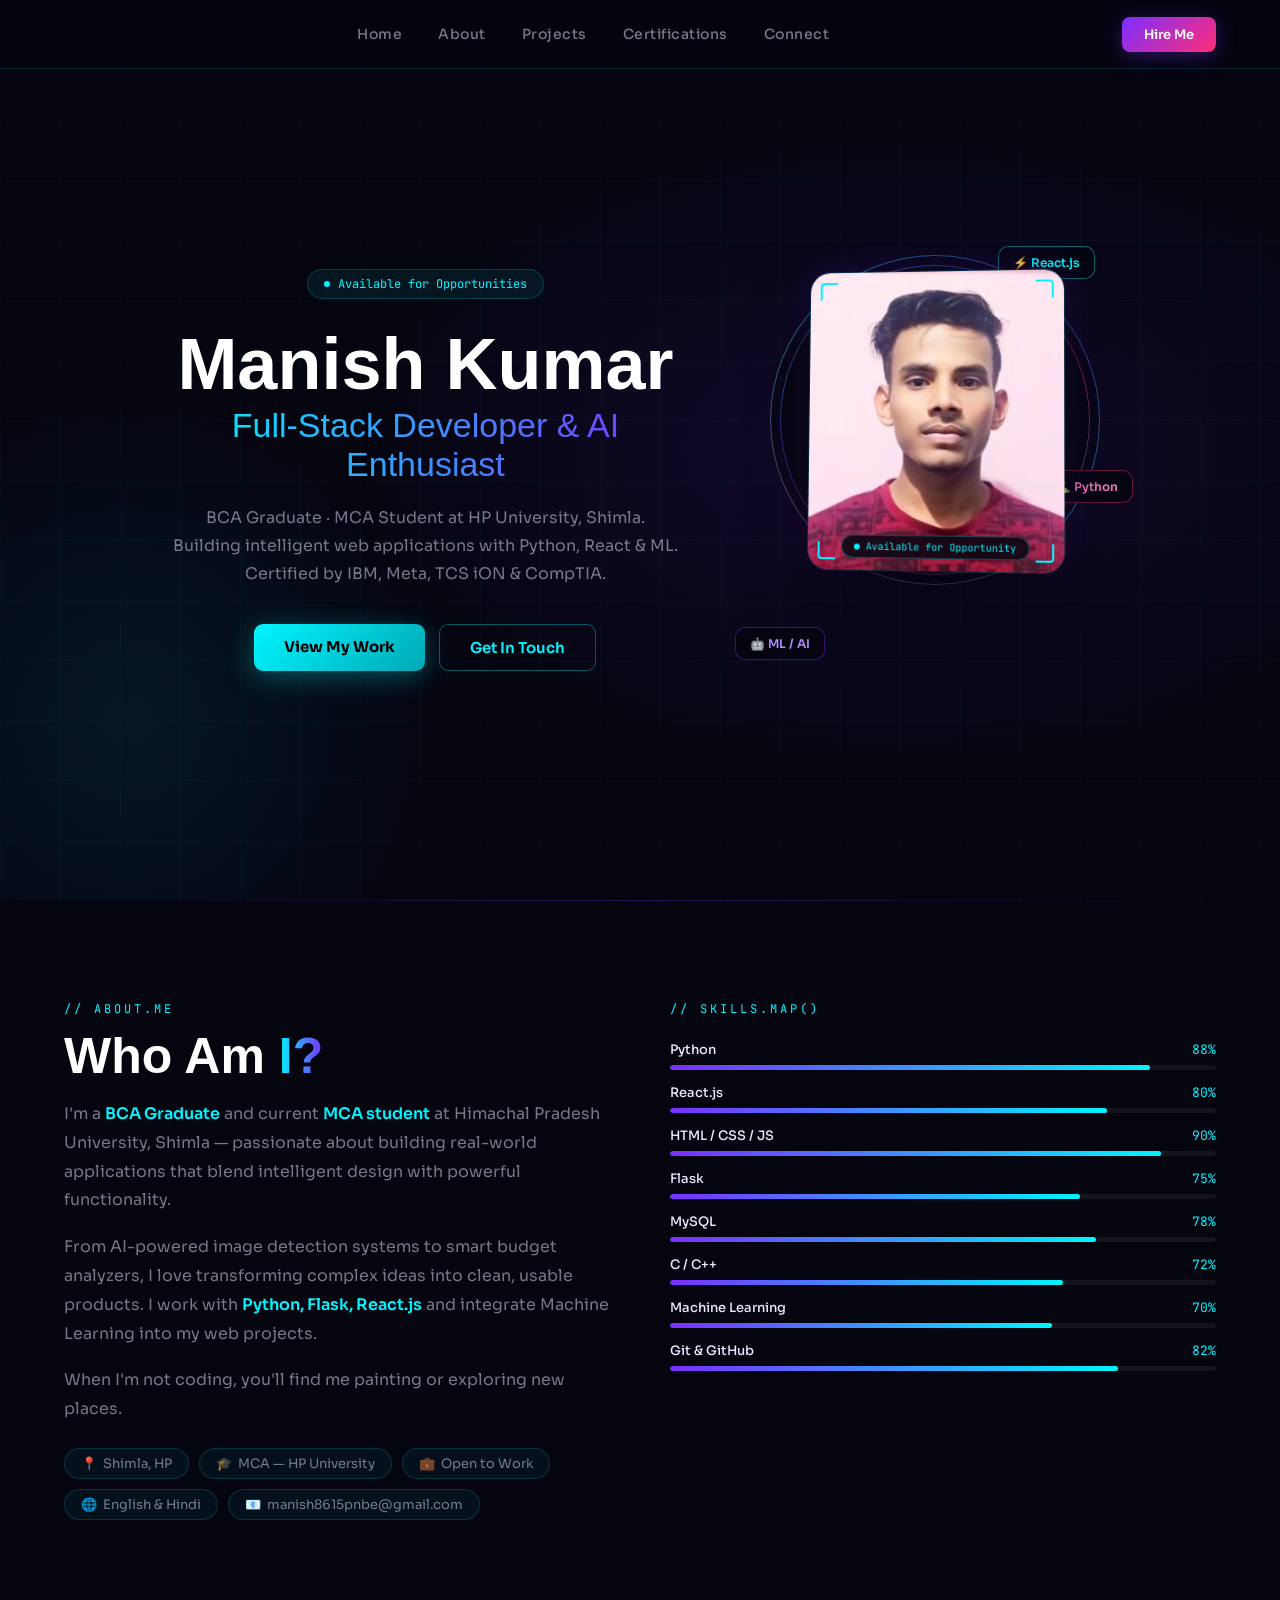
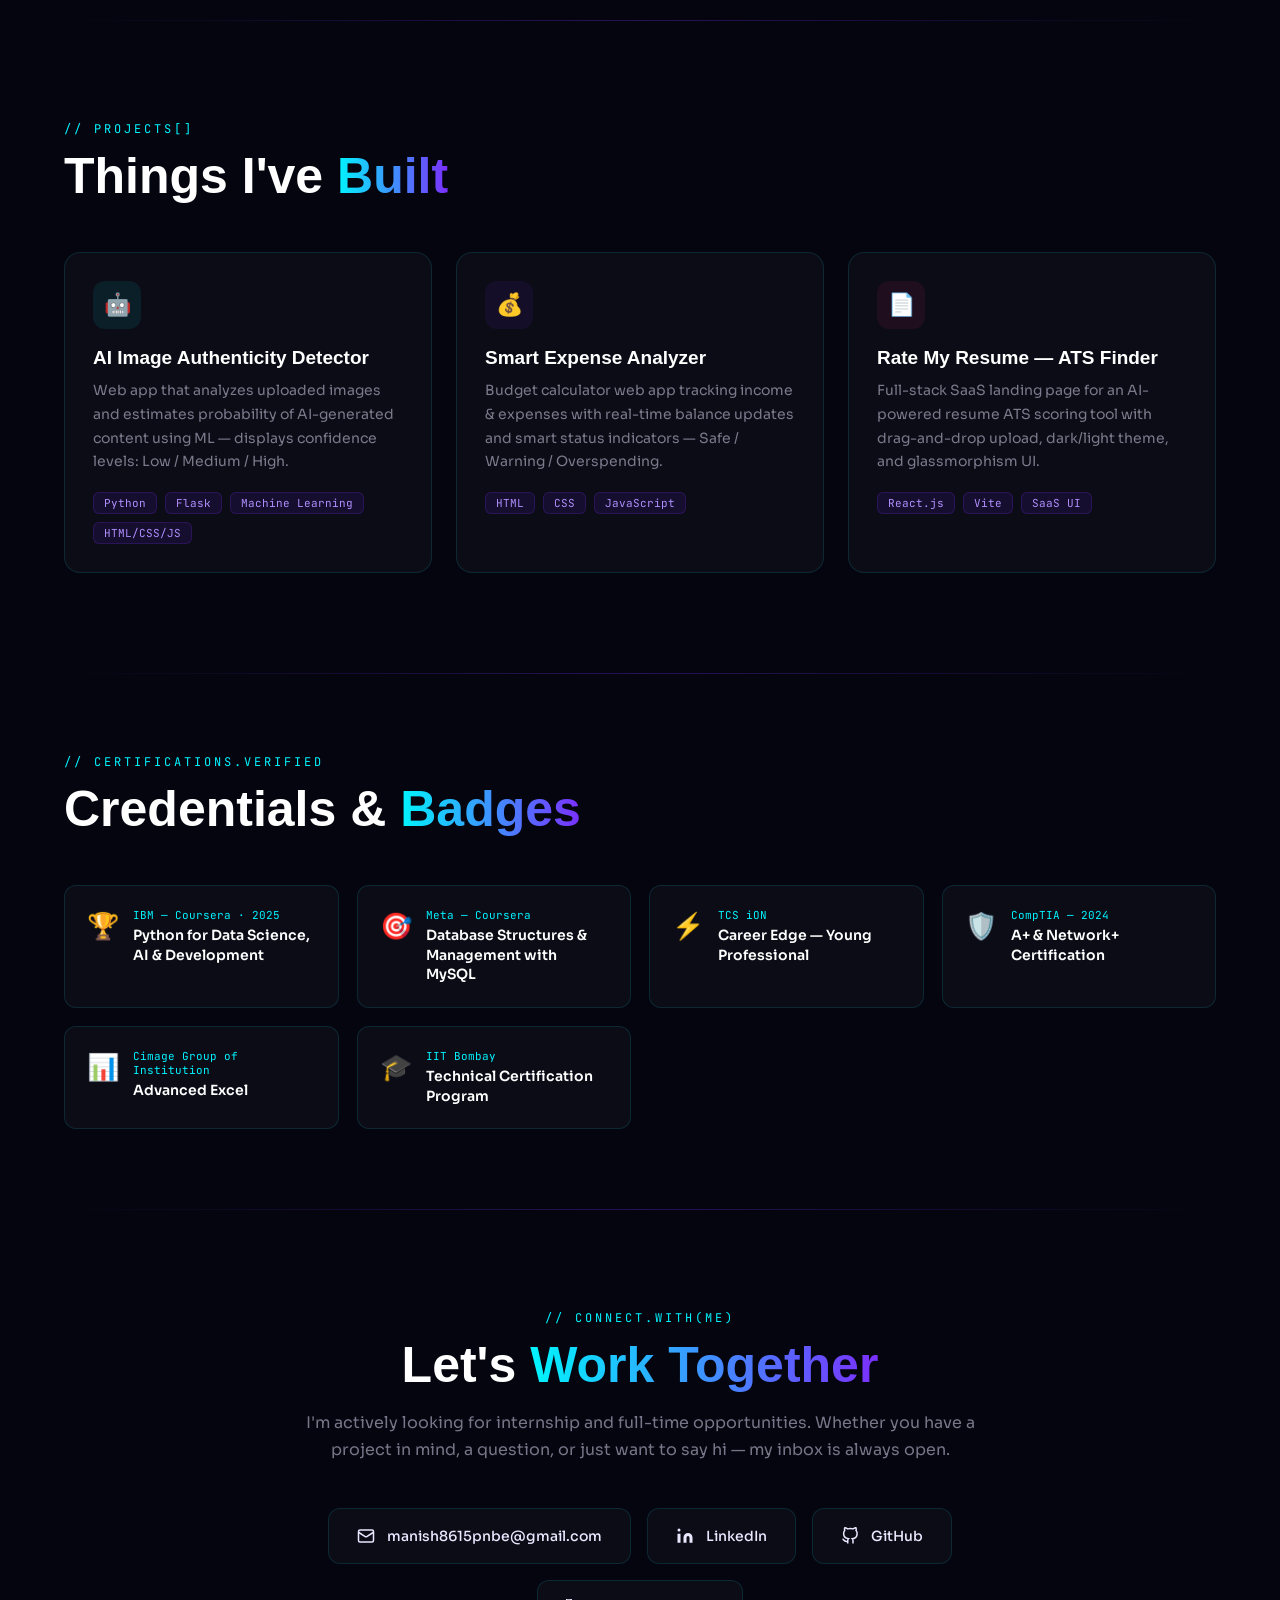
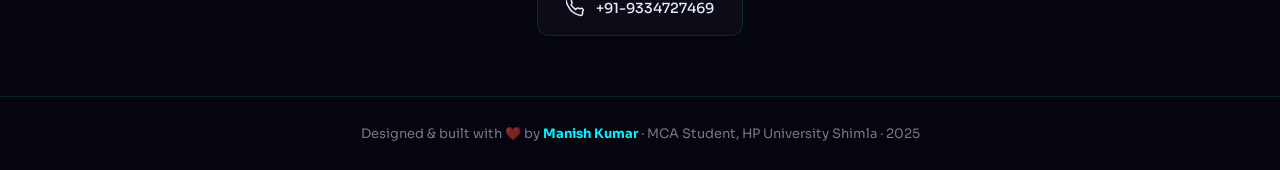
==== commit 42e5f4a5: "Update index.html" ====
--- a/index.html
+++ b/index.html
@@ -8,8 +8,15 @@
 <link rel="stylesheet" href="assets/css/manish.css">
 <link rel="stylesheet" href="assets/css/animations.css">
 <link rel="stylesheet" href="assets/css/components.css">
-  <link rel="stylesheet" href="assets/css/mobile.css">
-  
+<link rel="stylesheet" href="assets/css/mobile.css">
+<style>
+/* Mobile order fix — photo upar, text neeche */
+@media(max-width:768px){
+  .hero-inner{flex-direction:column!important;align-items:center!important;text-align:center!important;}
+  .hero-left{order:2!important;}
+  .hero-right{order:1!important;width:100%!important;height:auto!important;align-items:center!important;}
+  .photo-3d-card{transform:none!important;}
+}</style>
 <style>
 /* ── 3D PHOTO FRAME ── */
 .photo-glow-wrap{
@@ -99,9 +106,6 @@
 </head>
 <body>
 
-<div id="cursor"></div>
-<div id="cursor-ring"></div>
-
 <!-- NAVBAR -->
 <nav>
   <div class="nav-inner">
@@ -134,8 +138,6 @@
   <a href="#connect"        onclick="mobileNav('connect')"        style="display:flex;align-items:center;gap:12px;color:rgba(232,232,255,0.75);text-decoration:none;font-family:'Sora',sans-serif;font-size:15px;font-weight:500;padding:13px 16px;border-radius:10px;border:1px solid transparent;transition:all 0.2s;">💬 Connect</a>
 </div>
 
-<!-- BOUNCING BUBBLE (mobile only) -->
-<div id="mob-bubble" style="display:none;position:fixed;width:20px;height:20px;border-radius:50%;background:radial-gradient(circle at 35% 35%,#00F5FF,#7B2FFF);pointer-events:none;z-index:9999;box-shadow:0 0 14px rgba(0,245,255,0.8),0 0 28px rgba(123,47,255,0.5);transition:transform 0.1s;"></div>
 
 <!-- HIRE ME MODAL -->
 <div id="hireModal" style="display:none;position:fixed;inset:0;z-index:999;align-items:center;justify-content:center;">
@@ -196,7 +198,7 @@
 
         <!-- 3D Frame card -->
         <div class="photo-3d-card" id="photoCard">
-          <img src="[data-uri]"
+          <img src="[data-uri]"
                alt="Manish Kumar"
                class="profile-img"/>
           <!-- Corner accents -->
@@ -205,14 +207,8 @@
           <div class="corner bl"></div>
           <div class="corner br"></div>
           <!-- Status dot -->
-          <div class="status-dot"><span></span>Available</div>
+          <div class="status-dot"><span></span>Available for Opportunity</div>
         </div>
-      </div>
-
-      <!-- Name + role below photo -->
-      <div style="text-align:center;margin-top:22px;position:relative;z-index:2;">
-        <div style="font-family:'Clash Display',sans-serif;font-size:22px;font-weight:700;color:#fff;letter-spacing:-0.5px;">Manish Kumar</div>
-        <div style="font-family:'JetBrains Mono',monospace;font-size:12px;color:var(--accent);margin-top:4px;letter-spacing:1px;">Full-Stack Dev · AI Enthusiast</div>
       </div>
 
       <!-- Floating tech badges -->
@@ -345,7 +341,6 @@
   <p>Designed & built with ❤️ by <strong style="color:var(--accent)">Manish Kumar</strong> · MCA Student, HP University Shimla · 2025</p>
 </footer>
 
-<script src="assets/js/cursor.js"></script>
 <script src="assets/js/scroll.js"></script>
 <script src="assets/js/modal.js"></script>
 <script>
@@ -413,56 +408,7 @@
   if(menuOpen && !drawer.contains(e.target) && !btn.contains(e.target)) closeMobileMenu();
 },{passive:true});
 
-// ── BOUNCING BUBBLE — sirf mobile, sirf touch pe ──
-(function(){
-  if(window.innerWidth > 768) return;
-  const bubble = document.getElementById('mob-bubble');
-  const R=10;
-  let bx=0, by=0, vx=0, vy=0;
-  let bouncing=false, raf=null;
-
-  function startBounce(){
-    if(raf) cancelAnimationFrame(raf);
-    bouncing=true;
-    function loop(){
-      if(!bouncing) return;
-      bx+=vx; by+=vy;
-      if(bx<=R||bx>=window.innerWidth-R){
-        vx*=-1; bx=bx<=R?R:window.innerWidth-R;
-        bubble.style.transform='scale(1.7)';
-        setTimeout(()=>bubble.style.transform='scale(1)',130);
-      }
-      if(by<=R||by>=window.innerHeight-R){
-        vy*=-1; by=by<=R?R:window.innerHeight-R;
-        bubble.style.transform='scale(1.7)';
-        setTimeout(()=>bubble.style.transform='scale(1)',130);
-      }
-      bubble.style.left=(bx-R)+'px';
-      bubble.style.top=(by-R)+'px';
-      raf=requestAnimationFrame(loop);
-    }
-    loop();
-  }
-
-  document.addEventListener('touchstart',e=>{
-    bouncing=false;
-    if(raf){ cancelAnimationFrame(raf); raf=null; }
-    bx=e.touches[0].clientX; by=e.touches[0].clientY;
-    bubble.style.left=(bx-R)+'px'; bubble.style.top=(by-R)+'px';
-    bubble.style.display='block';
-  },{passive:true});
-
-  document.addEventListener('touchmove',e=>{
-    bx=e.touches[0].clientX; by=e.touches[0].clientY;
-    bubble.style.left=(bx-R)+'px'; bubble.style.top=(by-R)+'px';
-  },{passive:true});
-
-  document.addEventListener('touchend',()=>{
-    vx=(Math.random()*6+4)*(Math.random()>.5?1:-1);
-    vy=(Math.random()*6+4)*(Math.random()>.5?1:-1);
-    startBounce();
-  });
-})();
+
 </script>
 </body>
 </html>
--- a/assets/css/mobile.css
+++ b/assets/css/mobile.css
@@ -1,151 +1,100 @@
-/* ── mobile.css — Mobile Responsive Styles (v2) ── */
+/* ══════════════════════════════════════════
+   mobile.css  —  Sirf phone ke liye styles
+   Desktop pe koi asar nahi padta
+   ══════════════════════════════════════════ */
 
+/* ── TABLET (768px – 1024px) ── */
 @media (max-width: 1024px) {
   .hero-inner { gap: 40px; }
-  .hero-right { width: 380px; height: 320px; }
   .about-grid { gap: 40px; }
 }
 
+/* ── MOBILE (max 768px) ── */
 @media (max-width: 768px) {
 
+  /* Desktop cursor hide */
   #cursor, #cursor-ring { display: none !important; }
   body { cursor: auto; }
 
-  /* ── MOBILE BUBBLE ── */
-  #mobile-bubble {
-    position: fixed;
-    width: 20px; height: 20px;
-    border-radius: 50%;
-    background: radial-gradient(circle at 35% 35%, #00F5FF, #7B2FFF);
-    pointer-events: none;
-    z-index: 9999;
-    box-shadow: 0 0 14px rgba(0,245,255,0.8), 0 0 28px rgba(123,47,255,0.5);
-    display: none;
+  /* Navbar */
+  nav { padding: 0 4%; }
+  .nav-inner { height: 60px; gap: 8px; }
+  .nav-links  { display: none !important; }
+  .nav-cta    { padding: 8px 14px; font-size: 12px; }
+
+  /* Hero layout — stack vertically */
+  #home { padding: 76px 5% 48px; min-height: 100svh; }
+  .hero-inner {
+    flex-direction: column;
+    align-items: center;
+    justify-content: center;
+    text-align: center;
+    gap: 32px;
   }
+  .hero-left  { flex: none; max-width: 100%; order: 2; }
+  .hero-right { order: 1; }
 
-  /* ── HAMBURGER BUTTON ── */
-  #hamburger-btn {
-    display: flex !important;
-    flex-direction: column;
-    justify-content: center;
-    gap: 5px;
-    width: 36px; height: 36px;
-    background: rgba(0,245,255,0.07);
-    border: 1px solid rgba(0,245,255,0.2);
-    border-radius: 8px;
-    cursor: pointer;
-    padding: 8px;
-    transition: all 0.2s;
-    flex-shrink: 0;
-  }
-  #hamburger-btn span {
-    display: block; height: 2px;
-    background: var(--accent); border-radius: 2px;
-    transition: all 0.3s ease; width: 100%;
-  }
-  #hamburger-btn.open span:nth-child(1) { transform: translateY(7px) rotate(45deg); }
-  #hamburger-btn.open span:nth-child(2) { opacity: 0; transform: scaleX(0); }
-  #hamburger-btn.open span:nth-child(3) { transform: translateY(-7px) rotate(-45deg); }
+  .hero-tag   { font-size: 11px; padding: 5px 14px; margin-bottom: 18px; }
+  .hero-name  { font-size: clamp(30px, 8vw, 48px); }
+  .hero-role  { font-size: clamp(15px, 4.5vw, 22px); }
+  .hero-desc  { font-size: 14px; line-height: 1.7; margin-bottom: 24px; }
+  .hero-btns  { justify-content: center; gap: 12px; }
+  .btn-primary, .btn-outline { padding: 11px 22px; font-size: 14px; }
 
-  /* ── MOBILE NAV DRAWER ── */
-  #mobile-nav-drawer {
-    display: none;
-    position: fixed;
-    top: 60px; left: 0; right: 0;
-    background: rgba(5,5,20,0.97);
-    backdrop-filter: blur(24px);
-    border-bottom: 1px solid rgba(0,245,255,0.12);
-    z-index: 99;
-    padding: 16px 5%;
-    flex-direction: column;
-    gap: 4px;
-    animation: drawerIn 0.25s ease;
-  }
-  #mobile-nav-drawer.open { display: flex; }
-  @keyframes drawerIn {
-    from { opacity:0; transform:translateY(-10px); }
-    to   { opacity:1; transform:translateY(0); }
-  }
-  #mobile-nav-drawer a {
-    display: flex; align-items: center; gap: 12px;
-    color: rgba(232,232,255,0.7); text-decoration: none;
-    font-family: 'Sora', sans-serif; font-size: 15px; font-weight: 500;
-    padding: 13px 16px; border-radius: 10px;
-    transition: all 0.2s; border: 1px solid transparent;
-  }
-  #mobile-nav-drawer a:active {
-    background: rgba(0,245,255,0.07);
-    border-color: rgba(0,245,255,0.15);
-    color: var(--accent);
-  }
-  .nav-icon { font-size: 16px; width: 24px; text-align: center; }
-  .nav-links { display: none !important; }
+  /* Photo frame on mobile */
+  .photo-glow-wrap  { width: 200px; height: 230px; }
+  .photo-3d-card    { width: 180px; height: 210px; transform: none !important; }
+  .r1 { width: 228px; height: 228px; }
+  .r2 { width: 248px; height: 248px; }
+  .r3 { width: 210px; height: 210px; }
 
-  /* ── NAVBAR ── */
-  nav { padding: 0 4%; }
-  .nav-inner { height: 60px; gap: 10px; }
-  .nav-logo { font-size: 18px; }
-  .nav-cta { padding: 8px 14px; font-size: 12px; }
+  /* About section */
+  #about { padding: 64px 5% 56px; }
+  .about-grid { grid-template-columns: 1fr; gap: 32px; }
+  .about-text { font-size: 14px; }
+  .about-text p { margin-bottom: 13px; }
+  .info-chips { gap: 8px; }
+  .chip { font-size: 12px; padding: 5px 11px; }
+  .skill-top { font-size: 12px; }
+  .section-title { font-size: clamp(24px, 6.5vw, 36px); }
+  .section-label { font-size: 11px; letter-spacing: 2px; }
 
-  /* ── HERO ── */
-  #home { padding: 80px 5% 50px; min-height: 100svh; }
-  .hero-inner { flex-direction:column; align-items:center; text-align:center; gap:36px; justify-content:center; }
-  .hero-left { flex:none; max-width:100%; order:1; }
-  .hero-tag { font-size:11px; padding:5px 14px; margin-bottom:20px; }
-  .hero-name { font-size:clamp(34px,9vw,52px); margin-bottom:6px; }
-  .hero-role { font-size:clamp(16px,5vw,24px); margin-bottom:16px; }
-  .hero-desc { font-size:14px; line-height:1.7; margin-bottom:28px; }
-  .hero-btns { justify-content:center; gap:12px; }
-  .btn-primary, .btn-outline { padding:12px 24px; font-size:14px; }
-  .hero-right { order:2; width:100%; max-width:420px; height:260px; flex-shrink:0; }
-  .terminal-3d { transform:none !important; }
+  /* Projects */
+  #projects { padding: 64px 5% 56px; }
+  .projects-grid { grid-template-columns: 1fr; gap: 16px; margin-top: 28px; }
+  .project-card  { padding: 20px 18px; }
+  .project-title { font-size: 16px; }
+  .project-desc  { font-size: 13px; }
 
-  /* Floating badges on mobile */
-  .float-badge { display:block !important; }
-  .badge-1 { top:-10px; right:10px; font-size:10px; padding:5px 10px; }
-  .badge-2 { bottom:10px; left:-5px; font-size:10px; padding:5px 10px; }
-  .badge-3 { top:45%; right:-5px; font-size:10px; padding:5px 10px; }
+  /* Certifications */
+  #certifications { padding: 56px 5%; }
+  .certs-grid { grid-template-columns: 1fr; gap: 12px; margin-top: 28px; }
+  .cert-card  { padding: 16px; }
+  .cert-name  { font-size: 13px; }
 
-  /* ── ABOUT ── */
-  #about { padding:70px 5% 60px; }
-  .about-grid { grid-template-columns:1fr; gap:36px; max-width:100%; }
-  .section-title { font-size:clamp(26px,7vw,38px); }
-  .about-text { font-size:14px; }
-  .about-text p { margin-bottom:14px; }
-  .info-chips { gap:8px; }
-  .chip { font-size:12px; padding:5px 12px; }
-  .skill-top { font-size:12px; }
+  /* Connect */
+  #connect { padding: 64px 5% 48px; }
+  .connect-sub { font-size: 14px; margin-bottom: 28px; }
+  .contact-links  { flex-direction: column; align-items: stretch; gap: 10px; }
+  .contact-card   { padding: 13px 16px; font-size: 13px; }
 
-  /* ── PROJECTS ── */
-  #projects { padding:70px 5% 60px; }
-  .projects-grid { grid-template-columns:1fr; gap:18px; margin-top:32px; }
-  .project-card { padding:22px 20px; }
-  .project-title { font-size:17px; }
-  .project-desc { font-size:13px; }
+  /* Footer */
+  footer { padding: 18px 5%; font-size: 12px; }
 
-  /* ── CERTIFICATIONS ── */
-  #certifications { padding:60px 5%; }
-  .certs-grid { grid-template-columns:1fr; gap:14px; margin-top:32px; }
-  .cert-card { padding:18px; }
-  .cert-name { font-size:13px; }
+  /* Divider */
+  .glow-div { margin: 0 3%; }
 
-  /* ── CONNECT ── */
-  #connect { padding:70px 5% 50px; }
-  .connect-sub { font-size:14px; margin-bottom:32px; }
-  .contact-links { flex-direction:column; align-items:stretch; gap:12px; }
-  .contact-card { padding:14px 18px; font-size:13px; justify-content:flex-start; }
-
-  footer { padding:20px 5%; font-size:12px; }
-  .section-label { font-size:11px; letter-spacing:2px; }
-  .glow-div { margin:0 3%; }
+  /* Floating badges hide on mobile */
+  .float-badge { display: none !important; }
 }
 
+/* ── SMALL MOBILE (max 400px) ── */
 @media (max-width: 400px) {
-  .hero-name { font-size:32px; }
-  .hero-role { font-size:16px; }
-  .hero-right { height:220px; }
-  .terminal-body { font-size:10px; line-height:1.7; }
-  .btn-primary, .btn-outline { width:100%; text-align:center; justify-content:center; }
-  .hero-btns { flex-direction:column; }
-  .section-title { font-size:26px; }
+  .hero-name  { font-size: 28px; }
+  .hero-role  { font-size: 14px; }
+  .hero-btns  { flex-direction: column; }
+  .btn-primary, .btn-outline { width: 100%; text-align: center; justify-content: center; }
+  .section-title { font-size: 23px; }
+  .photo-glow-wrap { width: 170px; height: 200px; }
+  .photo-3d-card   { width: 155px; height: 185px; }
 }
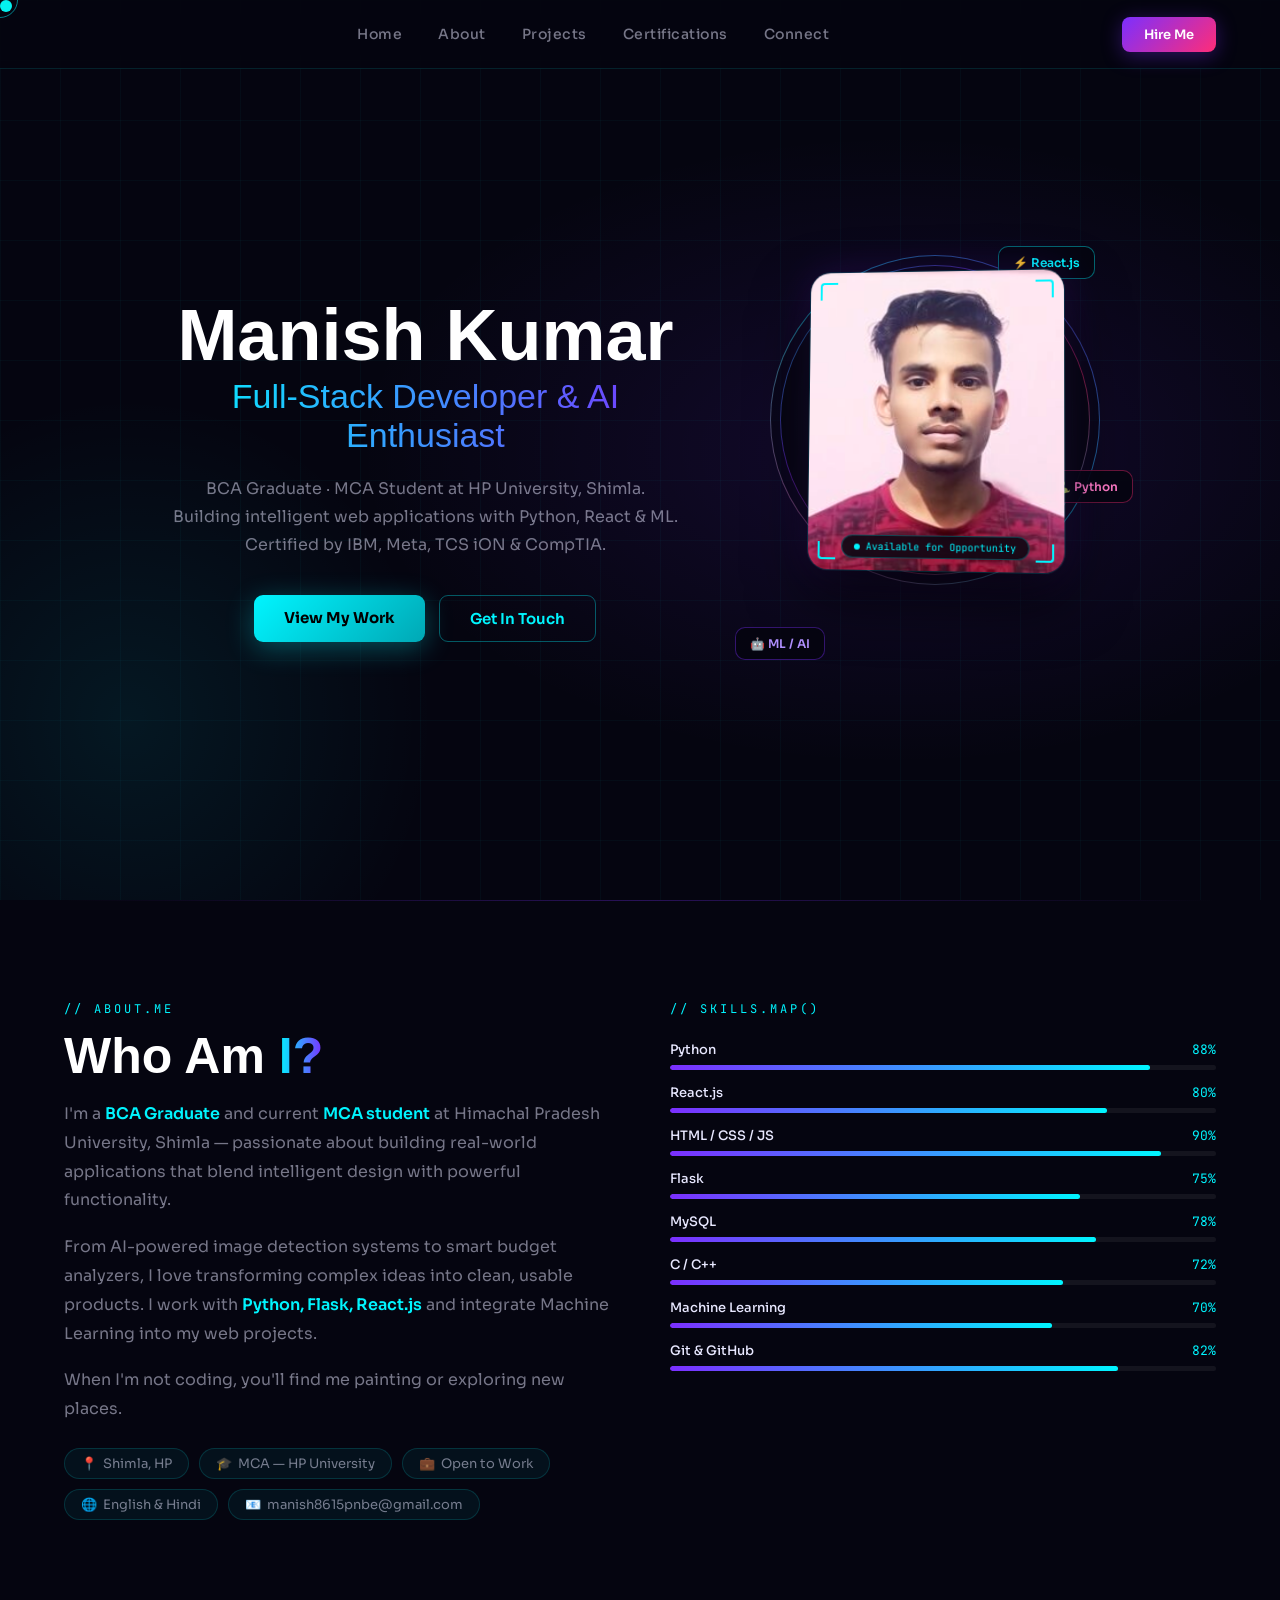
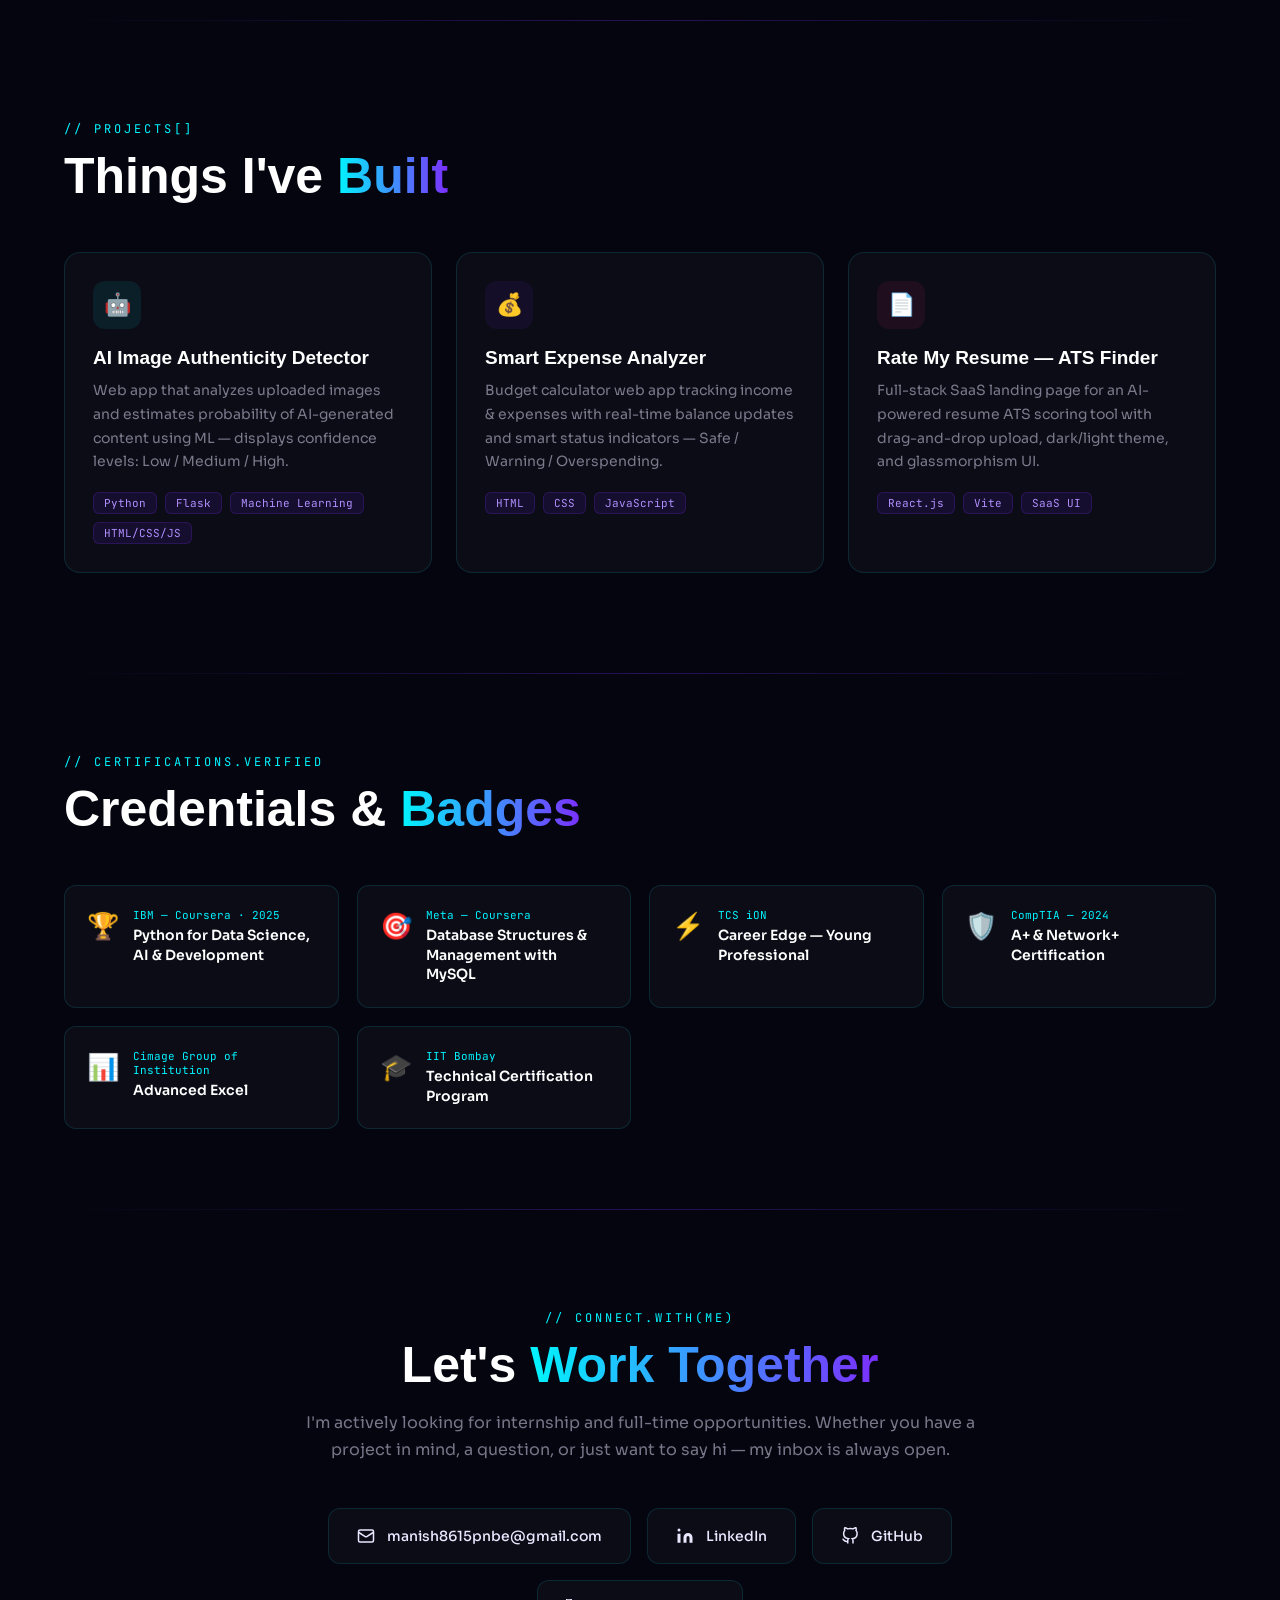
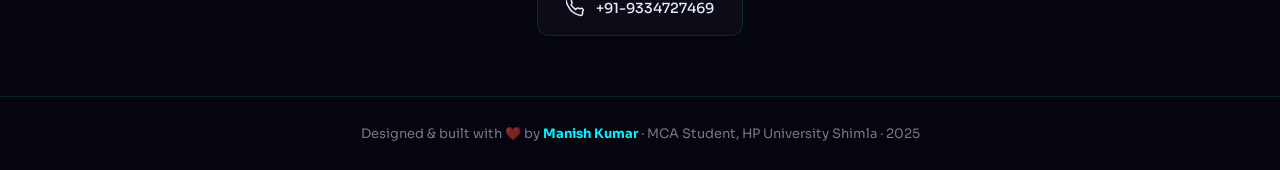
==== commit ca6e9d9d: "Update index.html" ====
--- a/index.html
+++ b/index.html
@@ -100,11 +100,12 @@
   .r1{width:240px;height:240px;}
   .r2{width:260px;height:260px;}
   .r3{width:220px;height:220px;}
-  .float-badge{display:none!important;}
 }
 </style>
 </head>
 <body>
+<div id="cursor"></div>
+<div id="cursor-ring"></div>
 
 <!-- NAVBAR -->
 <nav>
@@ -171,10 +172,6 @@
   <div class="hero-grid"></div>
   <div class="hero-inner">
     <div class="hero-left">
-      <div class="hero-tag">
-        <span class="tag-dot"></span>
-        Available for Opportunities
-      </div>
       <div class="hero-name">Manish Kumar</div>
       <div class="hero-role">Full-Stack Developer & AI Enthusiast</div>
       <p class="hero-desc">
@@ -341,6 +338,7 @@
   <p>Designed & built with ❤️ by <strong style="color:var(--accent)">Manish Kumar</strong> · MCA Student, HP University Shimla · 2025</p>
 </footer>
 
+<script src="assets/js/cursor.js"></script>
 <script src="assets/js/scroll.js"></script>
 <script src="assets/js/modal.js"></script>
 <script>
